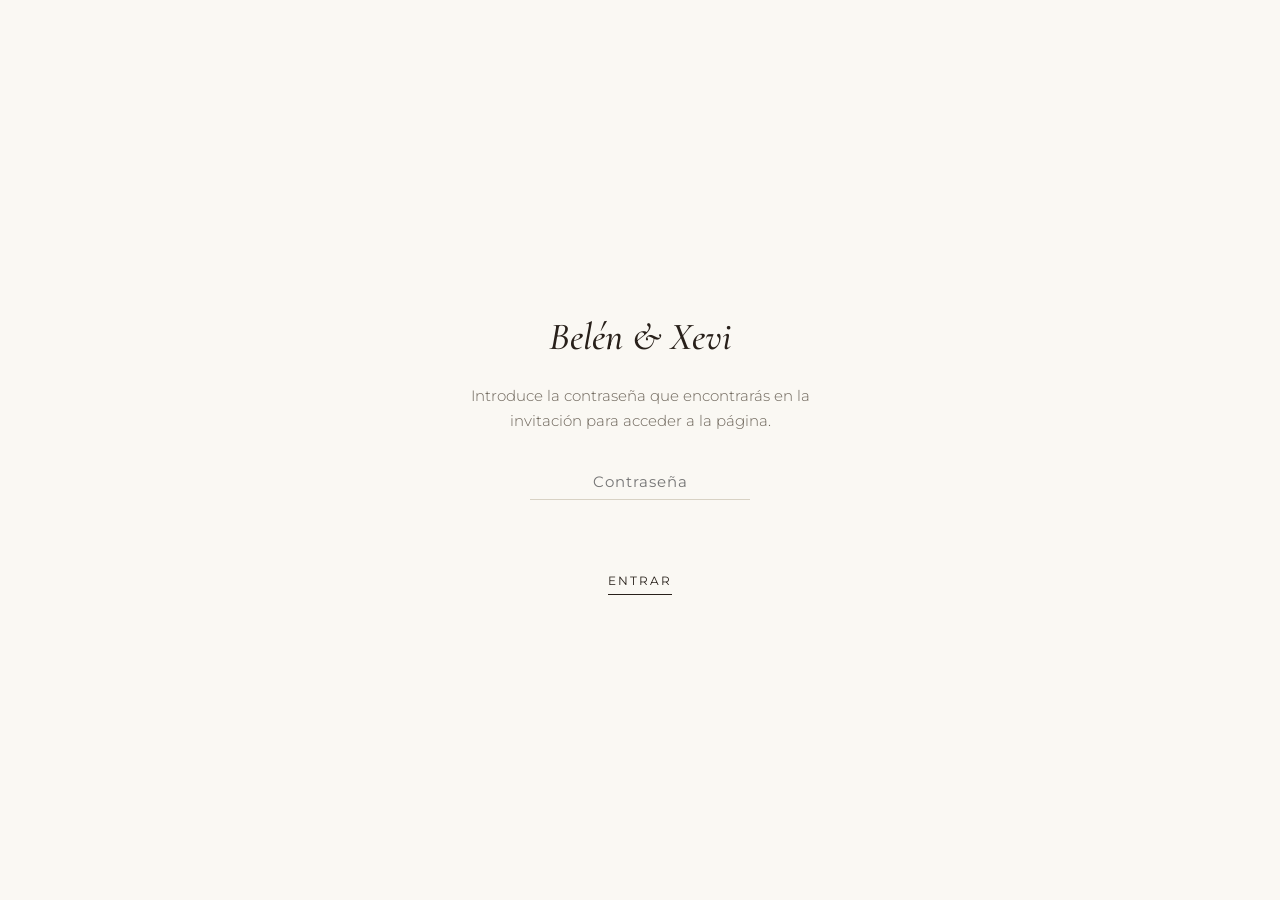
==== index.html @ 5c300ced "Add files via upload" ====
<!DOCTYPE html>
<html lang="es">
<head>
    <meta charset="UTF-8">
    <meta name="viewport" content="width=device-width, initial-scale=1.0">
    <title>Belén & Xevi · El nostre casament</title>

    <link rel="preconnect" href="https://fonts.googleapis.com">
    <link rel="preconnect" href="https://fonts.gstatic.com" crossorigin>
    <link href="https://fonts.googleapis.com/css2?family=Cormorant+Garamond:ital,wght@0,400;0,500;0,600;1,400;1,500&family=Montserrat:wght@300;400;500&display=swap" rel="stylesheet">

    <style>
        /* --- ESTILS GENERALS (RESET) --- */
        * {
            margin: 0;
            padding: 0;
            box-sizing: border-box;
        }

        :root {
            --cream: #faf8f3;       /* marc / fons, igual que la postal Save the Date */
            --cream-deep: #f3f0e9;  /* variant lleugerament més fosca per a seccions alternes */
            --ink: #28201a;         /* tinta càlida, gairebé negra */
            --ink-soft: #6b6358;    /* tinta atenuada per a text secundari */
            --line: #d8d2c4;        /* línies i separadors */
        }

        body {
            font-family: 'Montserrat', sans-serif;
            background-color: var(--cream);
            color: var(--ink-soft);
            line-height: 1.7;
            font-weight: 300;
        }

        /* --- SELECTOR D'IDIOMA --- */
        .lang-switch {
            position: fixed;
            top: 22px;
            right: 26px;
            z-index: 160;
            display: flex;
            align-items: center;
            gap: 8px;
            font-family: 'Montserrat', sans-serif;
            font-size: 0.78rem;
            letter-spacing: 1px;
            transform: translateX(0);
            /* Només "right" i "transform" entren en transició: com que "top" mai canvia
               de valor, el moviment resultant és estrictament horitzontal (sense
               desplaçament vertical ni diagonal). */
            transition: right 0.35s ease, transform 0.35s ease;
        }

        .lang-switch button {
            background: none;
            border: none;
            cursor: pointer;
            color: var(--ink-soft);
            font-family: inherit;
            font-size: inherit;
            letter-spacing: inherit;
            /* Sense padding superior, igual que .tabs button, perquè el text quedi
               exactament a la mateixa alçada que els títols de les pestanyes. */
            padding: 0 2px 4px;
            transition: color 0.25s ease;
        }

        .lang-switch button.active {
            color: var(--ink);
            font-weight: 500;
            border-bottom: 1px solid var(--ink);
        }

        .lang-switch button:hover {
            color: var(--ink);
        }

        .lang-switch .sep {
            color: var(--line);
        }

        /* --- HEADER FIX --- */
        /* Ara és només una barra de fons (color + línia inferior) que apareix quan les
           pestanyes originals (.tabs) i el selector d'idioma (.lang-switch) es "fixen"
           (classe .pinned). Ja no conté botons propis: són els mateixos .tabs/.lang-switch
           originals els que es fixen en aquest punt, evitant duplicats i qualsevol salt. */
        .fixed-header {
            position: fixed;
            top: 0;
            left: 0;
            right: 0;
            z-index: 150;
            background: var(--cream);
            border-bottom: 1px solid var(--line);
            height: 52px;
            opacity: 0;
            pointer-events: none;
        }

        .fixed-header.visible {
            opacity: 1;
        }

        /* --- PESTANYES DE NAVEGACIÓ --- */
        .tabs {
            display: flex;
            justify-content: center;
            gap: 36px;
            margin-top: 68px;
            flex-wrap: wrap;
        }

        /* Quan .tabs es "fixa" (JS afegeix aquesta classe en l'instant exacte en què,
           per scroll normal, arribaria a aquesta posició), es queda ancorada aquí per
           sempre — mai desapareix, ni fa cap salt, perquè el punt de fixació coincideix
           exactament amb la seva posició natural en aquell moment del scroll. */
        .tabs.pinned {
            position: fixed;
            top: 22px;
            left: 0;
            right: 0;
            margin-top: 0;
            z-index: 160;
            /* El contenidor s'estén per tot l'ample de pantalla (left:0;right:0) per poder
               centrar els botons, però com que no té fons, no ha de "capturar" clics a les
               zones laterals buides: si no, bloqueja el selector CAT/ESP que hi ha sota,
               encara que visualment no s'hi solapin. Els botons recuperen els clics amb
               pointer-events:auto. */
            pointer-events: none;
        }

        .tabs.pinned button {
            pointer-events: auto;
        }

        .tabs button {
            background: none;
            border: none;
            cursor: pointer;
            font-family: 'Montserrat', sans-serif;
            font-size: 0.78rem;
            text-transform: uppercase;
            letter-spacing: 2px;
            color: var(--ink-soft);
            padding: 0 0 6px;
            border-bottom: 1px solid transparent;
            transition: color 0.25s ease, border-color 0.25s ease;
        }

        .tabs button.active {
            color: var(--ink);
            font-weight: 500;
            border-bottom: 1px solid var(--ink);
        }

        .tabs button:hover {
            color: var(--ink);
        }

        /* --- FLETXA DE SCROLL --- */
        .scroll-hint {
            display: flex;
            justify-content: center;
            margin-top: 56px;
        }

        .scroll-hint svg {
            width: 16px;
            height: 26px;
            opacity: 0.35;
            animation: scroll-bounce 2.2s ease-in-out infinite;
        }

        @keyframes scroll-bounce {
            0%, 100% { transform: translateY(0); opacity: 0.35; }
            50% { transform: translateY(8px); opacity: 0.7; }
        }

        @media (prefers-reduced-motion: reduce) {
            .scroll-hint svg { animation: none; }
        }

        /* --- PORTADA (HERO SECTION) --- */
        .hero {
            min-height: 100vh;
            display: flex;
            flex-direction: column;
            justify-content: center;
            align-items: center;
            text-align: center;
            padding: 40px 20px;
            border-bottom: 1px solid var(--line);
            position: relative;
            background-image:
                linear-gradient(rgba(250, 248, 243, 0.72), rgba(250, 248, 243, 0.86) 60%, var(--cream) 100%),
                url('fotos/hero.jpg');
            background-size: cover;
            background-position: center 30%;
        }

        .hero .names {
            font-family: 'Cormorant Garamond', serif;
            font-style: italic;
            font-weight: 500;
            font-size: 3.4rem;
            letter-spacing: 0.5px;
            color: var(--ink);
            margin-bottom: 26px;
        }

        .hero .divider {
            width: 70px;
            height: 1px;
            background: var(--ink);
            opacity: 0.6;
            margin-bottom: 22px;
        }

        .hero .data {
            font-family: 'Cormorant Garamond', serif;
            font-weight: 600;
            font-size: 1.6rem;
            letter-spacing: 3px;
            color: var(--ink);
            margin-bottom: 8px;
        }

        .hero .lloc {
            font-family: 'Montserrat', sans-serif;
            font-size: 0.85rem;
            text-transform: uppercase;
            letter-spacing: 4px;
            color: var(--ink-soft);
        }

        /* --- COMPTE ENRERE --- */
        .countdown {
            display: flex;
            justify-content: center;
            gap: 28px;
            margin-top: 34px;
        }

        .countdown .unit {
            display: flex;
            flex-direction: column;
            align-items: center;
            min-width: 56px;
        }

        .countdown .num {
            font-family: 'Cormorant Garamond', serif;
            font-weight: 600;
            font-size: 2.1rem;
            color: var(--ink);
            line-height: 1;
        }

        .countdown .label {
            font-family: 'Montserrat', sans-serif;
            font-size: 0.62rem;
            text-transform: uppercase;
            letter-spacing: 2px;
            color: var(--ink-soft);
            margin-top: 6px;
        }

        .countdown .colon {
            font-family: 'Cormorant Garamond', serif;
            font-weight: 400;
            font-size: 1.8rem;
            color: var(--line);
            align-self: flex-start;
            margin-top: 2px;
        }

        .btn-scroll {
            margin-top: 48px;
            text-decoration: none;
            color: var(--ink);
            font-size: 0.78rem;
            text-transform: uppercase;
            letter-spacing: 3px;
            border-bottom: 1px solid var(--ink);
            padding-bottom: 6px;
            transition: all 0.3s ease;
        }

        .btn-scroll:hover {
            color: var(--ink-soft);
            border-color: var(--ink-soft);
        }

        /* --- SECCIÓ CONTINGUT --- */
        .container {
            max-width: 800px;
            margin: 0 auto;
            padding: 100px 20px 36px;
            text-align: center;
        }

        h2 {
            font-family: 'Cormorant Garamond', serif;
            font-style: italic;
            font-size: 2.4rem;
            font-weight: 500;
            color: var(--ink);
            margin-bottom: 24px;
        }

        p {
            font-size: 1rem;
            color: var(--ink-soft);
            margin-bottom: 30px;
        }

        .container hr {
            width: 50px;
            margin: 0 auto;
            border: 0;
            border-top: 1px solid var(--line);
        }

        .detalls-foto {
            max-width: 420px;
            margin: 8px auto 40px;
            padding: 10px;
            background: #ffffff;
            box-shadow: 0 4px 24px rgba(40,32,26,0.08);
        }

        .detalls-foto img {
            display: block;
            width: 100%;
            height: auto;
        }

        /* --- FOTOS DECORATIVAS ENMARCADAS --- */
        .fotos-separadores {
            display: flex;
            justify-content: center;
            align-items: flex-start;
            gap: 28px;
            padding: 10px 20px 55px;
            background-color: var(--cream);
        }

        .foto-separador {
            width: min(30vw, 220px);
            padding: 10px;
            background: #ffffff;
            border: 1px solid var(--line);
            box-shadow: 0 4px 24px rgba(40,32,26,0.08);
        }

        .foto-separador img {
            display: block;
            width: 100%;
            height: auto;
        }

        .detall-titol {
            font-family: 'Cormorant Garamond', serif;
            font-weight: 600;
            font-size: 1.15rem;
            letter-spacing: 1px;
            color: var(--ink);
            display: block;
            margin-bottom: 6px;
        }

        /* --- SECCIÓ PROGRAMA DEL DIA --- */
        .programa-section {
            background-color: var(--cream);
            padding: 36px 20px 56px;
            text-align: center;
            border-bottom: 1px solid var(--line);
        }

        .timeline {
            max-width: 480px;
            margin: 50px auto 0;
            text-align: left;
            position: relative;
        }

        .timeline::before {
            content: '';
            position: absolute;
            left: 78px;
            top: 6px;
            bottom: 6px;
            width: 1px;
            background: var(--line);
        }

        .timeline-item {
            display: flex;
            align-items: flex-start;
            position: relative;
            padding-bottom: 38px;
        }

        .timeline-item:last-child {
            padding-bottom: 0;
        }

        .timeline-item .hora {
            font-family: 'Cormorant Garamond', serif;
            font-weight: 600;
            font-size: 1.25rem;
            color: var(--ink);
            width: 56px;
            flex-shrink: 0;
            text-align: right;
            line-height: 1.3;
            padding-top: 1px;
        }

        .timeline-item .punt {
            width: 9px;
            height: 9px;
            border-radius: 50%;
            background: var(--cream);
            border: 1.5px solid var(--ink);
            flex-shrink: 0;
            position: absolute;
            left: 78px;
            top: 8px;
            transform: translateX(-50%);
            z-index: 1;
        }

        .timeline-item .text {
            font-size: 0.95rem;
            color: var(--ink-soft);
            padding-top: 1px;
            padding-left: 34px;
        }

        .timeline-item .text strong {
            color: var(--ink);
            font-weight: 500;
        }

        .timeline-item .text .loc-link {
            color: var(--ink);
            text-decoration: underline;
            text-underline-offset: 2px;
            cursor: pointer;
            transition: color 0.2s ease;
        }

        .timeline-item .text .loc-link:hover {
            color: var(--ink-soft);
        }

        .timeline-item .text.nowrap-line {
            white-space: nowrap;
        }

        /* --- RESALTAT TEMPORAL DE LA TARGETA D'UBICACIÓ EN FER-HI SALT --- */
        .location-card.highlight {
            animation: locHighlight 1.6s ease-out;
            border-radius: 6px;
        }
        @keyframes locHighlight {
            0%   { background-color: rgba(40, 32, 26, 0.09); box-shadow: 0 0 0 1px rgba(40,32,26,0.12); }
            100% { background-color: rgba(40, 32, 26, 0); box-shadow: 0 0 0 1px rgba(40,32,26,0); }
        }

        /* --- SECCIÓ INFORMACIÓ PRÀCTICA (FAQ) --- */
        .faq-section {
            background-color: var(--cream);
            padding: 36px 20px 56px;
            text-align: center;
            border-bottom: 1px solid var(--line);
        }

        .faq-list {
            max-width: 640px;
            margin: 50px auto 0;
            text-align: left;
        }

        .faq-item {
            border-bottom: 1px solid var(--line);
        }

        .faq-item:first-child {
            border-top: 1px solid var(--line);
        }

        .faq-question {
            width: 100%;
            display: flex;
            justify-content: space-between;
            align-items: center;
            gap: 16px;
            background: none;
            border: none;
            cursor: pointer;
            padding: 22px 4px;
            text-align: left;
            font-family: 'Montserrat', sans-serif;
            font-style: normal;
            font-weight: 500;
            font-size: 1.02rem;
            letter-spacing: 0.2px;
            color: var(--ink);
        }

        .faq-question .faq-icon {
            flex-shrink: 0;
            width: 20px;
            height: 20px;
            position: relative;
        }

        .faq-question .faq-icon::before,
        .faq-question .faq-icon::after {
            content: '';
            position: absolute;
            background: var(--ink);
            transition: transform 0.3s ease;
        }

        .faq-question .faq-icon::before {
            top: 9px;
            left: 2px;
            width: 16px;
            height: 1.5px;
        }

        .faq-question .faq-icon::after {
            top: 2px;
            left: 9px;
            width: 1.5px;
            height: 16px;
        }

        .faq-item.open .faq-icon::after {
            transform: rotate(90deg);
        }

        .faq-answer {
            max-height: 0;
            overflow: hidden;
            transition: max-height 0.35s ease;
        }

        .faq-answer p {
            font-size: 0.95rem;
            padding: 0 4px;
            margin-bottom: 14px;
        }

        .faq-answer > div > p:last-child {
            margin-bottom: 0;
            padding-bottom: 22px;
        }

        /* --- SECCIÓ RSVP (FORMULARI) --- */
        .rsvp-section {
            background-color: var(--cream-deep);
            padding: 36px 20px 100px;
            text-align: center;
            border-top: 1px solid var(--line);
            border-bottom: 1px solid var(--line);
        }

        /* --- FORMULARI RSVP --- */
        .rsvp-form {
            max-width: 520px;
            margin: 50px auto 0;
            text-align: left;
        }

        .rsvp-form .field {
            margin-bottom: 28px;
        }

        .rsvp-form label {
            display: block;
            font-family: 'Cormorant Garamond', serif;
            font-style: italic;
            font-weight: 500;
            font-size: 1.1rem;
            color: var(--ink);
            margin-bottom: 10px;
        }

        .rsvp-form .hint {
            display: block;
            font-family: 'Montserrat', sans-serif;
            font-style: normal;
            font-size: 0.78rem;
            color: var(--ink-soft);
            margin-top: 4px;
            font-weight: 300;
        }

        .rsvp-form input[type="text"],
        .rsvp-form textarea {
            width: 100%;
            font-family: 'Montserrat', sans-serif;
            font-size: 0.95rem;
            color: var(--ink);
            background: #ffffff;
            border: 1px solid var(--line);
            border-radius: 3px;
            padding: 12px 14px;
            outline: none;
            transition: border-color 0.25s ease;
        }

        .rsvp-form textarea {
            resize: vertical;
            min-height: 80px;
            font-family: 'Montserrat', sans-serif;
            line-height: 1.5;
        }

        .rsvp-form input[type="text"]:focus,
        .rsvp-form textarea:focus {
            border-color: var(--ink);
        }

        .rsvp-form .radio-group {
            display: flex;
            gap: 14px;
        }

        .rsvp-form .radio-option {
            flex: 1;
        }

        .rsvp-form .radio-option input[type="radio"] {
            position: absolute;
            opacity: 0;
            pointer-events: none;
        }

        .rsvp-form .radio-option label {
            display: block;
            font-family: 'Montserrat', sans-serif;
            font-style: normal;
            font-weight: 400;
            font-size: 0.85rem;
            text-align: center;
            text-transform: uppercase;
            letter-spacing: 1px;
            color: var(--ink-soft);
            background: #ffffff;
            border: 1px solid var(--line);
            border-radius: 3px;
            padding: 12px 10px;
            margin: 0;
            cursor: pointer;
            transition: all 0.2s ease;
        }

        .rsvp-form .radio-option input[type="radio"]:checked + label {
            background: var(--ink);
            border-color: var(--ink);
            color: var(--cream);
        }

        .rsvp-form .radio-option label:hover {
            border-color: var(--ink);
        }

        .rsvp-form .conditional {
            max-height: 0;
            overflow: hidden;
            transition: max-height 0.35s ease;
        }

        .rsvp-form .conditional.open {
            max-height: 260px;
        }

        .rsvp-form .conditional .field {
            padding-top: 4px;
        }

        .rsvp-form button[type="submit"] {
            display: block;
            width: 100%;
            background: var(--ink);
            color: var(--cream);
            border: none;
            border-radius: 3px;
            font-family: 'Montserrat', sans-serif;
            font-size: 0.82rem;
            text-transform: uppercase;
            letter-spacing: 2px;
            padding: 16px;
            cursor: pointer;
            transition: opacity 0.2s ease;
            margin-top: 8px;
        }

        .rsvp-form button[type="submit"]:hover {
            opacity: 0.85;
        }

        .rsvp-form .form-note {
            font-size: 0.78rem;
            color: var(--ink-soft);
            text-align: center;
            margin-top: 16px;
        }

        .rsvp-success {
            max-width: 520px;
            margin: 50px auto 0;
            text-align: center;
            display: none;
        }

        .rsvp-success.visible {
            display: block;
        }

        .rsvp-success .check {
            font-family: 'Cormorant Garamond', serif;
            font-style: italic;
            font-size: 1.8rem;
            color: var(--ink);
            margin-bottom: 10px;
        }

        .rsvp-success p {
            margin-bottom: 0;
        }

        /* --- PEU DE PÀGINA --- */
        footer {
            padding: 50px 20px;
            text-align: center;
            font-family: 'Cormorant Garamond', serif;
            font-style: italic;
            font-size: 1rem;
            color: var(--ink-soft);
            letter-spacing: 0.5px;
        }

        /* --- PÀGINES: UBICACIONS / ALLOTJAMENT --- */
        .page-section {
            max-width: 800px;
            margin: 0 auto;
            padding: 120px 20px 100px;
            text-align: center;
        }

        .page-section .page-intro {
            margin-bottom: 50px;
        }

        .location-card {
            margin-bottom: 60px;
            text-align: left;
        }

        .location-card:last-child {
            margin-bottom: 0;
        }

        .location-card .loc-titol {
            font-family: 'Cormorant Garamond', serif;
            font-style: italic;
            font-weight: 500;
            font-size: 1.7rem;
            color: var(--ink);
            margin-bottom: 4px;
            text-align: center;
        }

        .location-card .loc-adreca {
            font-size: 0.85rem;
            color: var(--ink-soft);
            text-align: center;
            margin-bottom: 18px;
            letter-spacing: 0.3px;
        }

        .location-card .map-frame {
            width: 100%;
            aspect-ratio: 16 / 10;
            border: 1px solid var(--line);
            border-radius: 4px;
            overflow: hidden;
        }

        .location-card .map-frame iframe {
            width: 100%;
            height: 100%;
            border: none;
            display: block;
        }

        .location-card .map-link {
            display: block;
            text-align: center;
            margin-top: 14px;
            font-size: 0.78rem;
            text-transform: uppercase;
            letter-spacing: 2px;
            color: var(--ink);
            text-decoration: none;
            border-bottom: 1px solid var(--ink);
            padding-bottom: 4px;
        }

        .location-card .map-link {
            display: inline-block;
        }

        .location-card .map-link-wrap {
            text-align: center;
        }

        .zone-grid {
            display: grid;
            grid-template-columns: repeat(3, 1fr);
            gap: 28px;
            margin-top: 40px;
            margin-bottom: 70px;
            text-align: left;
        }

        .zone-card .zone-titol {
            font-family: 'Cormorant Garamond', serif;
            font-weight: 600;
            font-size: 1.2rem;
            color: var(--ink);
            margin-bottom: 8px;
        }

        .zone-card p {
            font-size: 0.88rem;
            margin-bottom: 0;
        }

        /* --- DESPLEGABLES D'HOTELS A ALLOTJAMENT --- */
        .hotel-accordion {
            margin: 0 0 28px;
            text-align: left;
            border-top: 1px solid var(--line);
            border-bottom: 1px solid var(--line);
        }
        .hotel-accordion + .hotel-accordion {
            margin-top: 0;
        }
        .hotel-accordion .faq-question {
            padding-left: 4px;
            padding-right: 4px;
        }
        .hotel-accordion .faq-answer > div {
            padding: 0 4px 18px;
        }
        .hotel-offer-item {
            padding: 16px 0;
            border-bottom: 1px solid var(--line);
        }
        .hotel-offer-item:last-child {
            border-bottom: none;
        }
        .hotel-offer-name,
        .hotel-offer-name a,
        .hotel-offer-hotels a {
            font-family: 'Cormorant Garamond', serif;
            font-weight: 600;
            font-size: 1.05rem;
            color: var(--ink);
            text-decoration: underline;
            text-underline-offset: 2px;
        }
        .hotel-offer-name a:hover,
        .hotel-offer-hotels a:hover {
            color: var(--ink-soft);
        }
        .hotel-offer-text {
            margin-top: 4px;
            font-size: 0.82rem;
            color: var(--ink-soft);
        }
        .hotel-offer-hotels {
            display: flex;
            flex-direction: column;
            align-items: flex-start;
            gap: 3px;
            margin-top: 10px;
        }
        .hotel-offer-hotels a {
            font-size: 1rem;
        }
        .hotel-offer-text code {
            font-family: monospace;
            font-size: 0.9em;
            color: var(--ink);
            background: rgba(40,32,26,0.06);
            border-radius: 3px;
            padding: 2px 5px;
            overflow-wrap: anywhere;
        }
        .hotel-recommendations-content {
            padding-bottom: 4px;
        }



        .hotel-list {
            text-align: left;
            border-top: 1px solid var(--line);
            padding-top: 40px;
        }

        .hotel-list h3 {
            font-family: 'Cormorant Garamond', serif;
            font-style: italic;
            font-size: 1.5rem;
            font-weight: 500;
            color: var(--ink);
            margin-bottom: 22px;
            text-align: center;
        }

        .hotel-item {
            display: flex;
            justify-content: space-between;
            align-items: baseline;
            gap: 16px;
            padding: 14px 0;
            border-bottom: 1px solid var(--line);
        }

        .hotel-item:last-child {
            border-bottom: none;
        }

        .hotel-item .hotel-nom {
            font-family: 'Cormorant Garamond', serif;
            font-weight: 600;
            font-size: 1.05rem;
        }

        .hotel-item .hotel-estrelles {
            font-size: 0.72rem;
            letter-spacing: 1px;
            color: var(--ink-soft);
            margin-left: 6px;
            white-space: nowrap;
        }

        .hotel-item .hotel-nom a {
            color: var(--ink);
            text-decoration: underline;
        }

        .hotel-item .hotel-nom a:hover {
            color: var(--ink-soft);
        }

        .hotel-item .hotel-zona {
            font-size: 0.82rem;
            color: var(--ink-soft);
        }

        .hotel-item .hotel-preu {
            font-family: 'Cormorant Garamond', serif;
            font-weight: 600;
            font-size: 0.95rem;
            color: var(--ink-soft);
            flex-shrink: 0;
        }

        /* --- ADAPTACIÓ MÒBIL --- */
        @media (max-width: 600px) {
            .hero .names { font-size: 2.5rem; }
            .hero .data { font-size: 1.3rem; letter-spacing: 2px; }
            h2 { font-size: 2rem; }
            .container, .rsvp-section { padding: 70px 20px; }
            .fotos-separadores {
                gap: 12px;
                padding: 5px 18px 45px;
            }
            .foto-separador {
                width: calc(50vw - 30px);
                max-width: 190px;
                padding: 7px;
            }
            /* "top" es manté igual en tots dos estats (pinned i no pinned) perquè el
               desplaçament en fixar-se sigui estrictament horitzontal. El "font-size"
               tampoc canvia, per mantenir la mateixa mida de lletra abans i després. */
            .lang-switch { top: 14px; right: 18px; font-size: 0.72rem; }
            /* Barra de fons més alta perquè hi càpiguen les dues files (idioma + pestanyes)
               un cop es fixen, sempre centrades i sense solapar-se. */
            .fixed-header {
                height: auto;
                min-height: 70px;
            }
            /* En fixar-se, el selector d'idioma "arrossega" des de la cantonada dreta
               (posició normal en mòbil) fins al centre de la primera fila del header fix.
               Utilitzem "right: 50%" + "translateX(50%)" (en lloc de "left") perquè
               "right" es pugui interpolar de manera contínua durant la transició,
               generant un moviment purament horitzontal (sense "top" ni "left" de per mig). */
            .lang-switch.pinned {
                right: 50%;
                transform: translateX(50%);
            }
            /* Les pestanyes pugen des de la seva posició original fins a la segona fila
               del header fix; el punt de fixació (top) coincideix amb on haurien arribat
               per scroll normal, així que no hi ha cap salt en fixar-se. */
            /* Ni el "gap" ni la mida de lletra dels botons canvien respecte a l'estat
               original (definits més avall a ".tabs" i ".tabs button"): només es
               desplaça la posició vertical, perquè en fixar-se no s'aprecïi cap canvi
               de mida ni de maquetació, únicament el "salt" a la nova posició.
               S'ha augmentat de 34px a 40px per deixar més aire respecte al selector
               d'idioma (que queda fixat a top:14px). */
            .tabs.pinned {
                top: 40px;
            }
            .countdown { gap: 16px; margin-top: 26px; }
            .countdown .unit { min-width: 42px; }
            .countdown .num { font-size: 1.6rem; }
            .countdown .label { font-size: 0.55rem; letter-spacing: 1.5px; }
            .countdown .colon { font-size: 1.4rem; }
            .tabs { gap: 22px; margin-top: 48px; }
            .tabs button { font-size: 0.68rem; letter-spacing: 1.5px; }
            .timeline { margin-top: 38px; }
            .timeline::before { left: 58px; }
            .timeline-item { padding-bottom: 30px; }
            .timeline-item .hora { width: 42px; font-size: 1.05rem; }
            .timeline-item .punt { left: 58px; }
            .timeline-item .text { font-size: 0.88rem; padding-left: 28px; }
            .timeline-item .text.nowrap-line { white-space: normal; }
            .zone-grid { grid-template-columns: 1fr; gap: 22px; }
            .page-section { padding: 100px 20px 70px; }
            .hotel-item { flex-direction: column; align-items: flex-start; gap: 2px; }
            .faq-question { font-size: 1.05rem; }
            .faq-answer p { font-size: 0.88rem; }
        }
    </style>

    <style>
        /* --- PANTALLA DE CONTRASENYA --- */
        #password-gate {
            position: fixed;
            inset: 0;
            background: var(--cream);
            display: flex;
            flex-direction: column;
            justify-content: center;
            align-items: center;
            text-align: center;
            padding: 24px;
            z-index: 1000;
        }

        #password-gate .gate-names {
            font-family: 'Cormorant Garamond', serif;
            font-style: italic;
            font-weight: 500;
            font-size: 2.4rem;
            color: var(--ink);
            margin-bottom: 14px;
        }

        #password-gate .gate-msg {
            font-family: 'Montserrat', sans-serif;
            font-size: 0.92rem;
            color: var(--ink-soft);
            margin-bottom: 30px;
            max-width: 360px;
        }

        #password-gate form {
            display: flex;
            flex-direction: column;
            align-items: center;
            gap: 16px;
        }

        #password-gate input[type="password"] {
            font-family: 'Montserrat', sans-serif;
            font-size: 0.95rem;
            letter-spacing: 1px;
            text-align: center;
            background: none;
            border: none;
            border-bottom: 1px solid var(--line);
            color: var(--ink);
            padding: 8px 4px;
            width: 220px;
            outline: none;
            transition: border-color 0.25s ease;
        }

        #password-gate input[type="password"]:focus {
            border-color: var(--ink);
        }

        #password-gate button[type="submit"] {
            background: none;
            border: none;
            cursor: pointer;
            font-family: 'Montserrat', sans-serif;
            font-size: 0.78rem;
            text-transform: uppercase;
            letter-spacing: 2px;
            color: var(--ink);
            padding: 0 0 6px;
            border-bottom: 1px solid var(--ink);
            transition: opacity 0.2s ease;
        }

        #password-gate button[type="submit"]:hover {
            opacity: 0.65;
        }

        #password-gate .gate-error {
            font-size: 0.8rem;
            color: #a14b3e;
            min-height: 1.2em;
            margin-top: -4px;
        }
    </style>
</head>
<body>

    <div id="password-gate">
        <p class="gate-names">Belén &amp; Xevi</p>
        <p class="gate-msg" id="gate-msg">Introduce la contraseña que encontrarás en la invitación para acceder a la página.</p>
        <form id="gate-form" autocomplete="off">
            <input type="password" id="gate-input" placeholder="Contraseña" autocomplete="off">
            <p class="gate-error" id="gate-error"></p>
            <button type="submit" id="gate-submit">Entrar</button>
        </form>
    </div>

    <div id="site-content" style="display:none;">

    <header class="fixed-header" id="fixed-header"></header>

    <div class="lang-switch">
        <button type="button" id="btn-cat" onclick="setLang('ca')">CAT</button>
        <span class="sep">/</span>
        <button type="button" id="btn-esp" onclick="setLang('es')">ESP</button>
    </div>

    <section class="hero">
        <h1 class="names" data-i18n="names_title">Belén i Xevi</h1>
        <div class="divider"></div>
        <p class="data">19 · 06 · 2027</p>
        <p class="lloc">Málaga</p>

        <div class="countdown" id="countdown">
            <div class="unit">
                <span class="num" id="cd-days">00</span>
                <span class="label" data-i18n="cd_days">Dies</span>
            </div>
            <span class="colon">:</span>
            <div class="unit">
                <span class="num" id="cd-hours">00</span>
                <span class="label" data-i18n="cd_hours">Hores</span>
            </div>
            <span class="colon">:</span>
            <div class="unit">
                <span class="num" id="cd-minutes">00</span>
                <span class="label" data-i18n="cd_minutes">Minuts</span>
            </div>
            <span class="colon">:</span>
            <div class="unit">
                <span class="num" id="cd-seconds">00</span>
                <span class="label" data-i18n="cd_seconds">Segons</span>
            </div>
        </div>

        <div class="tabs">
            <button type="button" data-page="home" data-i18n="menu_home" onclick="goToPage('home')">Inici</button>
            <button type="button" data-page="ubicaciones" data-i18n="menu_ubicaciones" onclick="goToPage('ubicaciones')">Ubicacions</button>
            <button type="button" data-page="alojamiento" data-i18n="menu_alojamiento" onclick="goToPage('alojamiento')">On allotjar-se</button>
        </div>

        <div class="scroll-hint" aria-hidden="true">
            <svg viewBox="0 0 16 26" xmlns="http://www.w3.org/2000/svg">
                <line x1="8" y1="0" x2="8" y2="20" stroke="currentColor" stroke-width="1.4" style="color: var(--ink);" />
                <polyline points="2,15 8,21 14,15" fill="none" stroke="currentColor" stroke-width="1.4" stroke-linecap="round" stroke-linejoin="round" style="color: var(--ink);" />
            </svg>
        </div>
    </section>

    <div id="view-home">

    <section id="detalls" class="container">
        <h2 data-i18n="detalls_titol">Ens casem!</h2>
        <p data-i18n="detalls_text">Fa molt de temps que caminem junts, pero ara ha arribat el moment de fer el gran pas. Ens faria una il·lusió immensa que ens acompanyéssiu en aquest dia tan especial per a nosaltres.</p>
        <div class="detalls-foto">
            <img src="fotos/nosotros.jpg" alt="Belén i Xevi" loading="lazy">
        </div>
        <hr>
    </section>

    <section id="programa" class="programa-section">
        <h2 data-i18n="programa_titol">Programa del dia</h2>
        <p data-i18n="programa_text">Aquest és l'horari previst per al gran dia. T'hi esperem!</p>


        <div class="timeline">
            <div class="timeline-item">
                <span class="hora">18:00</span>
                <span class="punt"></span>
                <span class="text" data-i18n="prog_1"><strong>Cerimònia</strong> al <span class="loc-link" onclick="goToLocation('loc-santuario')">Santuari de la Victòria de Màlaga</span></span>
            </div>
            <div class="timeline-item">
                <span class="hora">19:00</span>
                <span class="punt"></span>
                <span class="text nowrap-line" data-i18n="prog_2"><strong>Trasllat</strong> dels convidats a la finca <span class="loc-link" onclick="goToLocation('loc-hacienda')">Hacienda del Álamo</span></span>
            </div>
            <div class="timeline-item">
                <span class="hora">20:00</span>
                <span class="punt"></span>
                <span class="text" data-i18n="prog_3"><strong>Còctel</strong> de benvinguda</span>
            </div>
            <div class="timeline-item">
                <span class="hora">21:30</span>
                <span class="punt"></span>
                <span class="text" data-i18n="prog_4"><strong>Sopar</strong></span>
            </div>
            <div class="timeline-item">
                <span class="hora">23:00</span>
                <span class="punt"></span>
                <span class="text" data-i18n="prog_5"><strong>Festa!</strong></span>
            </div>
        </div>
    </section>

    <div class="fotos-separadores" aria-label="Fotografies de Belén i Xevi">
        <div class="foto-separador">
            <img src="fotos/separador_1.jpg" alt="Belén i Xevi" loading="lazy">
        </div>
        <div class="foto-separador">
            <img src="fotos/separador_2.jpg" alt="Belén i Xevi" loading="lazy">
        </div>
    </div>

    <section id="faq" class="faq-section">
        <h2 data-i18n="faq_titol">Informació pràctica</h2>
        <p data-i18n="faq_text">Algunes preguntes habituals que us poden ser útils.</p>

        <div class="faq-list">
            <div class="faq-item">
                <button type="button" class="faq-question" onclick="toggleFaq(this)">
                    <span data-i18n="faq_q1">Com arribar a l'església?</span>
                    <span class="faq-icon"></span>
                </button>
                <div class="faq-answer">
                    <div data-i18n="faq_a1"><p>Si l'allotjament està a prop del santuari, recomanem anar-hi caminant. Si no, en transport públic, taxi o algun altre servei (Uber, Cabify, Bolt, etc).</p><p>El cotxe particular és una opció, però és difícil aparcar per la zona.</p></div>
                </div>
            </div>
            <div class="faq-item">
                <button type="button" class="faq-question" onclick="toggleFaq(this)">
                    <span data-i18n="faq_q2">Com anar de l'església a la finca?</span>
                    <span class="faq-icon"></span>
                </button>
                <div class="faq-answer">
                    <div data-i18n="faq_a2"><p>Hi haurà service d'autobús que sortirà un cop acabada la cerimònia.</p><p>També es pot anar amb cotxe particular i aparcar a la finca, on hi ha una zona de parking habilitada.</p></div>
                </div>
            </div>
            <div class="faq-item">
                <button type="button" class="faq-question" onclick="toggleFaq(this)">
                    <span data-i18n="faq_q_bus">Hi haurà autobús després de la festa?</span>
                    <span class="faq-icon"></span>
                </button>
                <div class="faq-answer">
                    <div data-i18n="faq_a_bus"><p>Sí! Habrá servicio de autobús una vez finalizada la fiesta, que irá de la finca al centro.</p><p>Si sois un grupo de gente que se aloja lejos del centro, hablad con los novios para ver si es posible añadir una parada extra del autobús en esa ubicación.</p></div>
                </div>
            </div>
            <div class="faq-item">
                <button type="button" class="faq-question" onclick="toggleFaq(this)">
                    <span data-i18n="faq_q3">Puc anar amb acompanyant o fills/es?</span>
                    <span class="faq-icon"></span>
                </button>
                <div class="faq-answer">
                    <div data-i18n="faq_a3"><p>Per descomptat! Tothom és benvingut al nostre casament.</p><p>Recordeu apuntar-los al formulari d'inscripció.</p></div>
                </div>
            </div>
            <div class="faq-item">
                <button type="button" class="faq-question" onclick="toggleFaq(this)">
                    <span data-i18n="faq_q4">Hi ha codi de vestimenta?</span>
                    <span class="faq-icon"></span>
                </button>
                <div class="faq-answer">
                    <div data-i18n="faq_a4"><p>Animem tots els convidats a anar elegants i còmodes alhora.</p><p>Per a la festa, recomanem portar un calçat de recanvi que sigui més còmode per aguantar el màxim de temps possible.</p></div>
                </div>
            </div>
            <div class="faq-item">
                <button type="button" class="faq-question" onclick="toggleFaq(this)">
                    <span data-i18n="faq_q5">I si volem fer un regal?</span>
                    <span class="faq-icon"></span>
                </button>
                <div class="faq-answer">
                    <div data-i18n="faq_a5"><p>El millor regal és compartir el dia amb vosaltres.</p><p>Si a més voleu fer una aportació, ens seria de gran ajuda per a la nostra lluna de mel:</p><p>IBAN: ES80 1583 0001 1791 4883 1300</p></div>
                </div>
            </div>
        </div>
    </section>

    <section id="rsvp" class="rsvp-section">
        <h2 data-i18n="rsvp_titol">Confirmació d'assistència</h2>
        <p data-i18n="rsvp_text">Si us plau, confirma la teva assistència abans de l'1 de Juny.</p>

        <form class="rsvp-form" id="rsvp-form" name="rsvp" method="POST" data-netlify="true" netlify-honeypot="bot-field">
            <input type="hidden" name="form-name" value="rsvp">
            <p style="display:none;">
                <label>No omplir: <input name="bot-field"></label>
            </p>

            <div class="field">
                <label for="f-nombre" data-i18n="rsvp_f_nombre">Nom complet</label>
                <input type="text" id="f-nombre" name="Nombre completo" required>
            </div>

            <div class="field">
                <label data-i18n="rsvp_f_asistencia">Hi assistiràs?</label>
                <div class="radio-group">
                    <div class="radio-option">
                        <input type="radio" id="f-asis-si" name="Asistencia" value="Sí" required>
                        <label for="f-asis-si" data-i18n="rsvp_si">Sí</label>
                    </div>
                    <div class="radio-option">
                        <input type="radio" id="f-asis-no" name="Asistencia" value="No">
                        <label for="f-asis-no" data-i18n="rsvp_no">No</label>
                    </div>
                </div>
            </div>

            <div class="field">
                <label data-i18n="rsvp_f_acomp">Vindràs amb acompanyant i/o fills/es?</label>
                <div class="radio-group">
                    <div class="radio-option">
                        <input type="radio" id="f-acomp-si" name="Acompañantes" value="Sí" onchange="toggleAcompanantes(true)">
                        <label for="f-acomp-si" data-i18n="rsvp_si">Sí</label>
                    </div>
                    <div class="radio-option">
                        <input type="radio" id="f-acomp-no" name="Acompañantes" value="No" onchange="toggleAcompanantes(false)">
                        <label for="f-acomp-no" data-i18n="rsvp_no">No</label>
                    </div>
                </div>
            </div>

            <div class="conditional" id="acomp-detail">
                <div class="field">
                    <label for="f-acomp-nombres" data-i18n="rsvp_f_acomp_nombres">Noms dels acompanyants</label>
                    <span class="hint" data-i18n="rsvp_f_acomp_hint">Indica'ns també l'edat si són menors</span>
                    <textarea id="f-acomp-nombres" name="Nombres acompañantes y edades"></textarea>
                </div>
            </div>

            <div class="field">
                <label for="f-alergias" data-i18n="rsvp_f_alergias">Al·lèrgies, intoleràncies o restriccions alimentàries</label>
                <textarea id="f-alergias" name="Alergias"></textarea>
            </div>

            <div class="field">
                <label for="f-cancion" data-i18n="rsvp_f_cancion">Una cançó que no pot faltar a la festa</label>
                <input type="text" id="f-cancion" name="Canción">
            </div>

            <button type="submit" data-i18n="rsvp_enviar">Enviar</button>
            <p class="form-note" data-i18n="rsvp_note">Podràs tornar a enviar el formulari si necessites corregir alguna dada.</p>
        </form>

        <div class="rsvp-success" id="rsvp-success">
            <p class="check">✓</p>
            <p data-i18n="rsvp_success">Gràcies! Hem rebut la teva confirmació.</p>
        </div>
    </section>

    <footer>
        <p data-i18n="footer_text">Creat amb ♥</p>
    </footer>

    </div>

    <div id="view-ubicaciones" style="display:none;">
        <section class="page-section">
            <h2 data-i18n="ubic_titol">Ubicacions</h2>
            <p class="page-intro" data-i18n="ubic_text">Aquí trobaràs les dues ubicacions del gran dia: la cerimònia i el banquet.</p>

            <div class="location-card" id="loc-santuario">
                <p class="loc-titol" data-i18n="ubic_santuario_titol">Cerimònia · Santuari de la Victòria</p>
                <p class="loc-adreca">Plaza del Santuario, s/n, 29013 Málaga</p>
                <div class="map-frame">
                    <iframe src="https://www.google.com/maps?q=Santuario+de+la+Victoria,+Plaza+del+Santuario,+Málaga&output=embed" loading="lazy"></iframe>
                </div>
                <div class="map-link-wrap">
                    <a class="map-link" data-i18n="ubic_abrir_maps" href="https://maps.google.com/?q=Santuario+de+la+Victoria,+Plaza+del+Santuario,+s/n,+29013+Málaga" target="_blank" rel="noopener">Obrir a Google Maps</a>
                </div>
            </div>

            <div class="location-card" id="loc-hacienda">
                <p class="loc-titol" data-i18n="ubic_hacienda_titol">Banquet · Hacienda del Álamo</p>
                <p class="loc-adreca">Camino de Casabermeja, 130, 29014 Málaga</p>
                <div class="map-frame">
                    <iframe src="https://www.google.com/maps?q=Hacienda+del+Alamo,+Camino+de+Casabermeja+130,+Málaga&output=embed" loading="lazy"></iframe>
                </div>
                <div class="map-link-wrap">
                    <a class="map-link" data-i18n="ubic_abrir_maps" href="https://maps.google.com/?q=Hacienda+del+Álamo,+Camino+de+Casabermeja,+130,+29014+Málaga" target="_blank" rel="noopener">Obrir a Google Maps</a>
                </div>
            </div>

            <div class="location-card">
                <p class="loc-titol" data-i18n="ubic_preboda_titol">Pre-boda · Restaurante Molabassa</p>
                <p class="loc-adreca">Paseo Marítimo el Pedregal, 22, 29017 Málaga (Pedregalejo)</p>
                <div class="map-frame">
                    <iframe src="https://www.google.com/maps?q=Restaurante+Molabassa,+Paseo+Marítimo+el+Pedregal+22,+Pedregalejo,+Málaga&output=embed" loading="lazy"></iframe>
                </div>
                <div class="map-link-wrap">
                    <a class="map-link" data-i18n="ubic_abrir_maps" href="https://maps.google.com/?q=Restaurante+Molabassa,+Paseo+Marítimo+el+Pedregal,+22,+29017+Málaga" target="_blank" rel="noopener">Obrir a Google Maps</a>
                </div>
            </div>
        </section>
    </div>

    <div id="view-alojamiento" style="display:none;">
        <section class="page-section">
            <h2 data-i18n="aloj_titol">On allotjar-se</h2>
            <p class="page-intro" data-i18n="aloj_text">Si véns de fora de Màlaga, aquí tens algunes recomanacions de zones i hotels per triar allotjament.</p>
            <p class="page-intro" data-i18n="aloj_apartamentos">Per a grups i famílies, recomanem llogar apartaments turístics en aquestes zones recomanades.</p>

            <div class="zone-grid">
                <div class="zone-card">
                    <p class="zone-titol" data-i18n="zona_centro_titol">Centre · Carrer Larios</p>
                    <p data-i18n="zona_centro_text">La zona més cèntrica i amb encant, a prop de la Catedral i a deu minuts de la finca en cotxe.</p>
                </div>
                <div class="zone-card">
                    <p class="zone-titol" data-i18n="zona_soho_titol">El Soho</p>
                    <p data-i18n="zona_soho_text">Barri modern i artístic, tocant al centre històric i a la zona del port, amb ambient jove.</p>
                </div>
                <div class="zone-card">
                    <p class="zone-titol" data-i18n="zona_malagueta_titol">La Malagueta</p>
                    <p data-i18n="zona_malagueta_text">Vora la platja i a deu minuts a peu del centre històric, una opció més tranquil·la.</p>
                </div>
                <div class="zone-card">
                    <p class="zone-titol" data-i18n="zona_huelin_titol">Huelin</p>
                    <p data-i18n="zona_huelin_text">Allunyada del centre, però molt a prop de la platja. Sol sortir més econòmica.</p>
                </div>
                <div class="zone-card">
                    <p class="zone-titol" data-i18n="zona_pedregalejo_titol">Pedregalejo</p>
                    <p data-i18n="zona_pedregalejo_text">Allunyada del centre, però molt a prop de la platja i del restaurant de la pre-boda. Sol sortir més econòmica.</p>
                </div>
            </div>
            <div class="hotel-accordion hotel-offers faq-item">
                <button type="button" class="faq-question" onclick="toggleFaq(this)" aria-expanded="false">
                    <span data-i18n="hotel_offers_titol">Ofertes d'hotels</span>
                    <span class="faq-icon" aria-hidden="true"></span>
                </button>
                <div class="faq-answer"><div data-i18n="hotel_offers_content"><div class="hotel-offer-item"><div class="hotel-offer-name"><a href="https://maps.google.com/?q=AC+Hotel+M%C3%A1laga+Palacio" target="_blank" rel="noopener">AC Hotel Málaga Palacio</a></div><div class="hotel-offer-text">Habitació estàndard per 219 € per nit, esmorzar i IVA no inclosos. Cup de 20 habitacions per a entrada el 18 i sortida el 20 de juny de 2027. Reserves fins al 18 de maig de 2027 i garantia mitjançant targeta de crèdit.</div></div><div class="hotel-offer-item"><div class="hotel-offer-name"><a href="https://maps.google.com/?q=Hotel+Guadalmedina" target="_blank" rel="noopener">Hotel Guadalmedina</a></div><div class="hotel-offer-text">Descompte del 13 % en registrar-se com a membre al web oficial i un 5 % addicional mitjançant el codi <code>WEDDING</code>.</div></div><div class="hotel-offer-item"><div class="hotel-offer-name">Hotels Petit Palace de Màlaga</div><div class="hotel-offer-text">10 % de descompte amb el codi <code>BODABELENXEVI</code>, més un 10 % addicional en registrar-se a Tripster. Codi disponible del 18 al 20 de juny de 2027, amb reserves subjectes a disponibilitat als hotels següents:</div><div class="hotel-offer-hotels"><a href="https://maps.google.com/?q=Icon+Malabar" target="_blank" rel="noopener">Icon Malabar</a><a href="https://maps.google.com/?q=Petit+Palace+Plaza+M%C3%A1laga" target="_blank" rel="noopener">Petit Palace Plaza Málaga</a><a href="https://maps.google.com/?q=Petit+Palace+La+Hermosa" target="_blank" rel="noopener">Petit Palace La Hermosa</a><a href="https://maps.google.com/?q=Petit+Palace+La+Equitativa" target="_blank" rel="noopener">Petit Palace La Equitativa</a><a href="https://maps.google.com/?q=Petit+Palace+Las+Vegas" target="_blank" rel="noopener">Petit Palace Las Vegas</a></div></div><div class="hotel-offer-item"><div class="hotel-offer-name">Soho Boutique Hotels</div><div class="hotel-offer-text">20 % de descompte sobre la tarifa flexible vigent, no acumulable amb altres descomptes. La reserva s'ha de sol·licitar escrivint a <code>info@sohohoteles.com</code>, indicant «A l'atenció de Verónica», la referència del casament, l'hotel, els hostes, l'habitació, les dates i el règim. S'exigeix prepagament, amb cancel·lació gratuïta fins a cinc dies abans de l'arribada. Les habitacions estan subjectes a disponibilitat. L'oferta cobreix els hotels:</div><div class="hotel-offer-hotels"><a href="https://maps.google.com/?q=Soho+Bah%C3%ADa+M%C3%A1laga" target="_blank" rel="noopener">Soho Bahía Málaga</a><a href="https://maps.google.com/?q=Soho+Malaga" target="_blank" rel="noopener">Soho Malaga</a><a href="https://maps.google.com/?q=Soho+Urban" target="_blank" rel="noopener">Soho Urban</a><a href="https://maps.google.com/?q=Soho+Los+Naranjos" target="_blank" rel="noopener">Soho Los Naranjos</a><a href="https://maps.google.com/?q=Apartamentos+Soho+Museo" target="_blank" rel="noopener">Apartamentos Soho Museo</a></div></div></div></div>
            </div>
            <div class="hotel-accordion hotel-recommendations faq-item">
                <button type="button" class="faq-question" onclick="toggleFaq(this)" aria-expanded="false">
                    <span data-i18n="hotel_list_titol">Altres recomanacions</span>
                    <span class="faq-icon" aria-hidden="true"></span>
                </button>
                <div class="faq-answer"><div class="hotel-recommendations-content"><div class="hotel-item"><div><div class="hotel-nom"><a href="https://maps.google.com/?q=AC+Hotel+M%C3%A1laga+Palacio" target="_blank" rel="noopener">AC Hotel Málaga Palacio</a><span class="hotel-estrelles">★★★★</span></div><div class="hotel-zona" data-i18n="hotel_palacio_zona"></div></div><div class="hotel-preu">€€€</div></div><div class="hotel-item"><div><div class="hotel-nom"><a href="https://maps.google.com/?q=Palacio+Solecio+M%C3%A1laga" target="_blank" rel="noopener">Palacio Solecio</a><span class="hotel-estrelles">★★★★</span></div><div class="hotel-zona" data-i18n="hotel_solecio_zona"></div></div><div class="hotel-preu">€€€€</div></div><div class="hotel-item"><div><div class="hotel-nom"><a href="https://maps.google.com/?q=Petit+Palace+La+Equitativa+M%C3%A1laga" target="_blank" rel="noopener">Petit Palace La Equitativa</a><span class="hotel-estrelles">★★★★</span></div><div class="hotel-zona" data-i18n="hotel_equitativa_zona"></div></div><div class="hotel-preu">€€</div></div><div class="hotel-item"><div><div class="hotel-nom"><a href="https://maps.google.com/?q=Petit+Palace+La+Hermosa+M%C3%A1laga" target="_blank" rel="noopener">Petit Palace La Hermosa</a><span class="hotel-estrelles">★★★★</span></div><div class="hotel-zona" data-i18n="hotel_colon_zona"></div></div><div class="hotel-preu">€€</div></div><div class="hotel-item"><div><div class="hotel-nom"><a href="https://maps.google.com/?q=%C3%81urea+Palacio+de+la+Tinta+M%C3%A1laga" target="_blank" rel="noopener">Áurea Palacio de la Tinta</a><span class="hotel-estrelles">★★★★★</span></div><div class="hotel-zona" data-i18n="hotel_tinta_zona"></div></div><div class="hotel-preu">€€€</div></div><div class="hotel-item"><div><div class="hotel-nom"><a href="https://maps.google.com/?q=Gran+Hotel+Miramar+M%C3%A1laga" target="_blank" rel="noopener">Gran Hotel Miramar</a><span class="hotel-estrelles">★★★★★</span></div><div class="hotel-zona" data-i18n="hotel_miramar_zona"></div></div><div class="hotel-preu">€€€€</div></div><div class="hotel-item"><div><div class="hotel-nom"><a href="https://maps.app.goo.gl/drEbE7zbdRTJgsY7A" target="_blank" rel="noopener noreferrer">ME Málaga by Meliá</a><span class="hotel-estrelles">★★★★★</span></div><div class="hotel-zona" data-i18n="hotel_me_zona"></div></div><div class="hotel-preu">€€€€</div></div></div></div>
            </div>
        </section>
    </div>

    <script>
        // --- Navegació entre pàgines per pestanyes ---
        function goToPage(page) {
            ['home', 'ubicaciones', 'alojamiento'].forEach(p => {
                document.getElementById('view-' + p).style.display = (p === page) ? '' : 'none';
            });
            // Com que ara ja no hi ha un joc de botons duplicat al header fix
            // (les mateixes .tabs es fixen en lloc de clonar-se), només cal sincronitzar-ne un.
            document.querySelectorAll('.tabs button').forEach(btn => {
                btn.classList.toggle('active', btn.getAttribute('data-page') === page);
            });
        }

        // --- Vincula les mencions d'ubicacions (programa del dia) amb les seves targetes a "Ubicacions" ---
        function goToLocation(id) {
            goToPage('ubicaciones');
            requestAnimationFrame(() => {
                setTimeout(() => {
                    const el = document.getElementById(id);
                    if (!el) return;

                    // Compensa l'alçada del header fix perquè el títol de la targeta
                    // quedi visible just per sota, i no amagat darrere del header.
                    const header = document.getElementById('fixed-header');
                    const headerOffset = (header && header.classList.contains('visible'))
                        ? header.getBoundingClientRect().height
                        : 0;
                    const extraGap = 16; // marge d'aire addicional
                    const targetTop = el.getBoundingClientRect().top + window.pageYOffset - headerOffset - extraGap;

                    window.scrollTo({ top: targetTop, behavior: 'smooth' });

                    // Resaltat temporal de la targeta de destí
                    el.classList.remove('highlight');
                    // Forcem un reflow perquè l'animació es pugui retriggerar si ja s'havia aplicat abans
                    void el.offsetWidth;
                    el.classList.add('highlight');
                    setTimeout(() => el.classList.remove('highlight'), 1700);
                }, 60);
            });
        }

        // --- Formulari RSVP: mostra el camp d'acompanyants només si cal ---
        function toggleAcompanantes(show) {
            const box = document.getElementById('acomp-detail');
            const textarea = document.getElementById('f-acomp-nombres');
            if (show) {
                box.classList.add('open');
                textarea.setAttribute('required', 'required');
            } else {
                box.classList.remove('open');
                textarea.removeAttribute('required');
                textarea.value = '';
            }
        }

        // --- Formulari RSVP: enviament via AJAX perquè Netlify el processi sense recarregar la pàgina ---
        (function () {
            const form = document.getElementById('rsvp-form');
            if (!form) return;

            form.addEventListener('submit', function (e) {
                e.preventDefault();

                const data = new FormData(form);

                fetch('/', {
                    method: 'POST',
                    headers: { 'Content-Type': 'application/x-www-form-urlencoded' },
                    body: new URLSearchParams(data).toString()
                })
                    .then(() => {
                        form.style.display = 'none';
                        document.getElementById('rsvp-success').classList.add('visible');
                    })
                    .catch(() => {
                        alert('Hi ha hagut un problema enviant el formulari. Torna-ho a provar o escriu-nos directament.');
                    });
            });
        })();

        // --- Acordeó d'informació pràctica (es poden obrir diverses respostes alhora) ---
        function toggleFaq(btn) {
            const item = btn.parentElement;
            const answer = item.querySelector('.faq-answer');
            const isOpen = item.classList.contains('open');

            if (isOpen) {
                item.classList.remove('open');
                answer.style.maxHeight = null;
                btn.setAttribute('aria-expanded', 'false');
            } else {
                item.classList.add('open');
                answer.style.maxHeight = answer.scrollHeight + 'px';
                btn.setAttribute('aria-expanded', 'true');
            }
        }

        const translations = {
            ca: {
                title: "Belén & Xevi · El nostre casament",
                names_title: "Belén i Xevi",
                hero_btn: "Veure detalls",
                menu_home: "Inici",
                menu_ubicaciones: "Ubicacions",
                menu_alojamiento: "On allotjar-se",
                cd_days: "Dies",
                cd_hours: "Hores",
                cd_minutes: "Minuts",
                cd_seconds: "Segons",
                detalls_titol: "Ens casem!",
                detalls_text: "Fa molt de temps que caminem junts, pero ara ha arribat el moment de fer el gran pas. Ens faria una il·lusió immensa que ens acompanyéssiu en aquest dia tan especial per a nosaltres.",
                detalls_cerimonia: "Cerimònia i Banquet",
                detalls_hora: "18:00h — Málaga",
                programa_titol: "Programa del dia",
                programa_text: "Aquest és l'horari previst per al gran dia. T'hi esperem!",
                prog_1: "<strong>Cerimònia</strong> al <span class=\"loc-link\" onclick=\"goToLocation('loc-santuario')\">Santuari de la Victòria de Màlaga</span>",
                prog_2: "<strong>Trasllat</strong> dels convidats a la finca <span class=\"loc-link\" onclick=\"goToLocation('loc-hacienda')\">Hacienda del Álamo</span>",
                prog_3: "<strong>Còctel</strong> de benvinguda",
                prog_4: "<strong>Sopar</strong>",
                prog_5: "<strong>Festa!</strong>",
                faq_titol: "Informació pràctica",
                faq_text: "Algunes preguntes habituals que us poden ser útils.",
                faq_q1: "Com arribar a l'església?",
                faq_a1: "<p>Si l'allotjament està a prop del santuari, recomanem anar-hi caminant. Si no, en transport públic, taxi o algun altre servei (Uber, Cabify, Bolt, etc).</p><p>El cotxe particular és una opció, però és difícil aparcar per la zona.</p>",
                faq_q2: "Com anar de l'església a la finca?",
                faq_a2: "<p>Hi haurà servei d'autobús que sortirà un cop acabada la cerimònia.</p><p>També es pot anar amb cotxe particular i aparcar a la finca, on hi ha una zona de parking habilitada.</p>",
                faq_q_bus: "Hi haurà autobús després de la festa?",
                faq_a_bus: "<p>Sí! Hi haurà servei d'autobús una vegada finalitzada la festa, que anirà de la finca al centre.</p><p>Si sou un grup de gent que s'allotja lluny del centre, parleu amb els nuvis per veure si és possible afegir una parada extra de l'autobús en aquesta ubicació.</p>",
                faq_q3: "Puc anar amb acompanyant o fills/es?",
                faq_a3: "<p>Per descomptat! Tothom és benvingut al nostre casament.</p><p>Recordeu apuntar-los al formulari d'inscripció.</p>",
                faq_q4: "Hi ha codi de vestimenta?",
                faq_a4: "<p>Animem tots els convidats a anar elegants i còmodes alhora.</p><p>Per a la festa, recomanem portar un calçat de recanvi que sigui més còmode per aguantar el màxim de temps possible.</p>",
                faq_q5: "I si volem fer un regal?",
                faq_a5: "<p>El millor regal és compartir el dia amb vosaltres.</p><p>Si a més voleu fer una aportació, ens seria de gran ajuda per a la nostra lluna de mel:</p><p>IBAN: ES80 1583 0001 1791 4883 1300</p>",
                rsvp_titol: "Confirmació d'assistència",
                rsvp_text: "Si us phau, confirma la teva assistència abans de l'1 de Juny.",
                rsvp_loading: "Carregant formulari...",
                rsvp_f_nombre: "Nom complet",
                rsvp_f_asistencia: "Hi assistiràs?",
                rsvp_si: "Sí",
                rsvp_no: "No",
                rsvp_f_acomp: "Vindràs amb acompanyant i/o fills/es?",
                rsvp_f_acomp_nombres: "Noms dels acompanyants",
                rsvp_f_acomp_hint: "Indica'ns també l'edat si són menors",
                rsvp_f_alergias: "Al·lèrgies, intoleràncies o restriccions alimentàries",
                rsvp_f_cancion: "Una cançó que no pot faltar a la festa",
                rsvp_enviar: "Enviar",
                rsvp_note: "Podràs tornar a enviar el formulari si necessites corregir alguna dada.",
                rsvp_success: "Gràcies! Hem rebut la teva confirmació.",
                footer_text: "Creat amb ♥",
                ubic_titol: "Ubicacions",
                ubic_text: "Aquí trobaràs les dues ubicacions del gran dia: la cerimònia i el banquet.",
                ubic_santuario_titol: "Cerimònia · Santuari de la Victòria",
                ubic_hacienda_titol: "Banquet · Hacienda del Álamo",
                ubic_preboda_titol: "Pre-boda · Restaurante Molabassa",
                ubic_abrir_maps: "Obrir a Google Maps",
                aloj_titol: "On allotjar-se",
                aloj_text: "Si véns de fora de Màlaga, aquí tens algunes recomanacions de zones i hotels per triar allotjament.",
                aloj_apartamentos: "Per a grups i famílies, recomanem llogar apartaments turístics en aquestes zones recomanades.",
                zona_centro_titol: "Centre · Carrer Larios",
                zona_centro_text: "La zona més cèntrica i amb encant, a prop de la Catedral i a deu minuts de la finca en cotxe.",
                zona_soho_titol: "El Soho",
                zona_soho_text: "Barri modern i artístic, tocant al centre històric i a la zona del port, amb ambient jove.",
                zona_malagueta_titol: "La Malagueta",
                zona_malagueta_text: "Vora la platja i a deu minuts a peu del centre històric, una opció més tranquil·la.",
                zona_huelin_titol: "Huelin",
                zona_huelin_text: "Allunyada del centre, però molt a prop de la platja. Sol sortir més econòmica.",
                zona_pedregalejo_titol: "Pedregalejo",
                zona_pedregalejo_text: "Allunyada del centre, però molt a prop de la platja i del restaurant de la pre-boda. Sol sortir més econòmica.",
                hotel_offers_titol: "Ofertes d\'hotels",  
                hotel_offers_content: "<div class=\"hotel-offer-item\"><div class=\"hotel-offer-name\"><a href=\"https://maps.google.com/?q=AC+Hotel+M%C3%A1laga+Palacio\" target=\"_blank\" rel=\"noopener\">AC Hotel Málaga Palacio</a></div><div class=\"hotel-offer-text\">Habitació estàndard per 219 € per nit, esmorzar i IVA no inclosos. Cup de 20 habitacions per a entrada el 18 i sortida el 20 de juny de 2027. Reserves fins al 18 de maig de 2027 i garantia mitjançant targeta de crèdit.</div></div><div class=\"hotel-offer-item\"><div class=\"hotel-offer-name\"><a href=\"https://maps.google.com/?q=Hotel+Guadalmedina\" target=\"_blank\" rel=\"noopener\">Hotel Guadalmedina</a></div><div class=\"hotel-offer-text\">Descompte del 13 % en registrar-se com a membre al web oficial i un 5 % addicional mitjançant el codi <code>WEDDING</code>.</div></div><div class=\"hotel-offer-item\"><div class=\"hotel-offer-name\">Hotels Petit Palace de Màlaga</div><div class=\"hotel-offer-text\">10 % de descompte amb el codi <code>BODABELENXEVI</code>, més un 10 % addicional en registrar-se a Tripster. Codi disponible del 18 al 20 de juny de 2027, amb reserves subjectes a disponibilitat als hotels següents:</div><div class=\"hotel-offer-hotels\"><a href=\"https://maps.google.com/?q=Icon+Malabar\" target=\"_blank\" rel=\"noopener\">Icon Malabar</a><a href=\"https://maps.google.com/?q=Petit+Palace+Plaza+M%C3%A1laga\" target=\"_blank\" rel=\"noopener\">Petit Palace Plaza Málaga</a><a href=\"https://maps.google.com/?q=Petit+Palace+La+Hermosa\" target=\"_blank\" rel=\"noopener\">Petit Palace La Hermosa</a><a href=\"https://maps.google.com/?q=Petit+Palace+La+Equitativa\" target=\"_blank\" rel=\"noopener\">Petit Palace La Equitativa</a><a href=\"https://maps.google.com/?q=Petit+Palace+Las+Vegas\" target=\"_blank\" rel=\"noopener\">Petit Palace Las Vegas</a></div></div><div class=\"hotel-offer-item\"><div class=\"hotel-offer-name\">Soho Boutique Hotels</div><div class=\"hotel-offer-text\">20 % de descompte sobre la tarifa flexible vigent, no acumulable amb altres descomptes. La reserva s'ha de sol·licitar escrivint a <code>info@sohohoteles.com</code>, indicant «A l'atenció de Verónica», la referència del casament, l'hotel, els hostes, l'habitació, les dates i el règim. S'exigeix prepagament, amb cancel·lació gratuïta fins a cinc dies abans de l'arribada. Les habitacions estan subjectes a disponibilitat. L'oferta cobreix els hotels:</div><div class=\"hotel-offer-hotels\"><a href=\"https://maps.google.com/?q=Soho+Bah%C3%ADa+M%C3%A1laga\" target=\"_blank\" rel=\"noopener\">Soho Bahía Málaga</a><a href=\"https://maps.google.com/?q=Soho+Malaga\" target=\"_blank\" rel=\"noopener\">Soho Malaga</a><a href=\"https://maps.google.com/?q=Soho+Urban\" target=\"_blank\" rel=\"noopener\">Soho Urban</a><a href=\"https://maps.google.com/?q=Soho+Los+Naranjos\" target=\"_blank\" rel=\"noopener\">Soho Los Naranjos</a><a href=\"https://maps.google.com/?q=Apartamentos+Soho+Museo\" target=\"_blank\" rel=\"noopener\">Apartamentos Soho Museo</a></div></div>",  

                hotel_list_titol: "Altres recomanacions",
                hotel_palacio_zona: "Centre — al costat de la Catedral, piscina a l'àtic",
                hotel_molina_zona: "Centre — terrassa amb vistes a la Catedral",
                hotel_solecio_zona: "Centre històric — palau del segle XVIII, 5 estrelles",
                hotel_bahia_zona: "El Soho — terrassa amb bar, bon ambient",
                hotel_equitativa_zona: "Centre — edifici emblemàtic al carrer Larios",
                hotel_colon_zona: "Centre — a prop del carrer Larios i la Catedral",
                hotel_lasvegas_zona: "La Malagueta — davant la platja",
                hotel_tinta_zona: "Centre històric — palauet restaurat, molt cèntric",
                hotel_miramar_zona: "La Malagueta — davant la platja, 5 estrelles",
                hotel_me_zona: "Centre — al costat de la Plaça de la Mercè, piscina infinity a l'àtic"
            },
            es: {
                title: "Belén & Xevi · Nuestra boda",
                names_title: "Belén y Xevi",
                hero_btn: "Ver detalles",
                menu_home: "Inicio",
                menu_ubicaciones: "Ubicaciones",
                menu_alojamiento: "Dónde alojarse",
                cd_days: "Días",
                cd_hours: "Horas",
                cd_minutes: "Minutos",
                cd_seconds: "Segundos",
                detalls_titol: "¡Nos casamos!",
                detalls_text: "Hace mucho tiempo que caminamos juntos, pero ahora ha llegado el momento de dar el gran paso. Nos haría una ilusión inmensa que nos acompañarais en este día tan especial para nosotros.",
                detalls_cerimonia: "Ceremonia y Banquete",
                detalls_hora: "18:00h — Málaga",
                programa_titol: "Programa del día",
                programa_text: "Este es el horario previsto para el gran día. ¡Te esperamos!",
                prog_1: "<strong>Ceremonia</strong> en el <span class=\"loc-link\" onclick=\"goToLocation('loc-santuario')\">Santuario de la Victoria de Málaga</span>",
                prog_2: "<strong>Traslado</strong> de los invitados a la finca <span class=\"loc-link\" onclick=\"goToLocation('loc-hacienda')\">Hacienda del Álamo</span>",
                prog_3: "<strong>Cóctel</strong> de bienvenida",
                prog_4: "<strong>Cena</strong>",
                prog_5: "<strong>¡Fiesta!</strong>",
                faq_titol: "Información práctica",
                faq_text: "Algunas preguntas habituales que os pueden ser útiles.",
                faq_q1: "¿Cómo llegar a la iglesia?",
                faq_a1: "<p>Si el alojamiento está cerca del santuario, recomendamos ir andando. Si no, en transporte público, taxi o algún otro servicio (Uber, Cabify, Bolt, etc).</p><p>El coche particular es una opción, pero es difícil aparcar por la zona.</p>",
                faq_q2: "¿Cómo ir de la iglesia a la finca?",
                faq_a2: "<p>Habrá servicio de autobús que saldrá una vez finalizada la ceremonia.</p><p>También se puede ir en coche particular y aparcar en la finca, donde hay una zona de parking habilitada.</p>",
                faq_q_bus: "¿Habrá autobús después de la fiesta?",
                faq_a_bus: "<p>¡Sí! Habrá servicio de autobús una vez finalizada la fiesta, que irá de la finca al centro.</p><p>Si sois un grupo de gente que se aloja lejos del centro, hablad con los novios para ver si es posible añadir una parada extra del autobús en esa ubicación.</p>",
                faq_q3: "¿Puedo ir con acompañante o hijos/as?",
                faq_a3: "<p>¡Por supuesto! Todo el mundo es bienvenido a nuestra boda.</p><p>Recordad apuntarlos en el formulario de inscripción.</p>",
                faq_q4: "¿Hay código de vestimenta?",
                faq_a4: "<p>Animamos a todos los invitados a ir elegantes y cómodos al mismo tiempo.</p><p>Para la fiesta, recomendamos llevar calzado de recambio que sea más cómodo para durar lo máximo posible.</p>",
                faq_q5: "¿Y si queremos hacer un regalo?",
                faq_a5: "<p>El mejor regalo es compartir el día con vosotros.</p><p>Si además queréis hacer una aportación, nos sería de gran ayuda para nuestra luna de miel:</p><p>IBAN: ES80 1583 0001 1791 4883 1300</p>",
                rsvp_titol: "Confirmación de asistencia",
                rsvp_text: "Por favor, confirma tu asistencia antes del 1 de Junio.",
                rsvp_loading: "Cargando formulario...",
                rsvp_f_nombre: "Nombre completo",
                rsvp_f_asistencia: "¿Asistirás?",
                rsvp_si: "Sí",
                rsvp_no: "No",
                rsvp_f_acomp: "¿Vendrás con acompañante y/o hijos/as?",
                rsvp_f_acomp_nombres: "Nombres de los acompañantes",
                rsvp_f_acomp_hint: "Indícanos también la edad si son menores",
                rsvp_f_alergias: "Alergias, intolerancias o restricciones alimentarias",
                rsvp_f_cancion: "Una canción que no puede faltar en la fiesta",
                rsvp_enviar: "Enviar",
                rsvp_note: "Podrás volver a enviar el formulario si necesitas corregir algún dato.",
                rsvp_success: "¡Gracias! Hemos recibido tu confirmación.",
                footer_text: "Creado con ♥",
                ubic_titol: "Ubicaciones",
                ubic_text: "Aquí encontrarás las dos ubicaciones del gran día: la ceremonia y el banquete.",
                ubic_santuario_titol: "Ceremonia · Santuario de la Victoria",
                ubic_hacienda_titol: "Banquete · Hacienda del Álamo",
                ubic_preboda_titol: "Pre-boda · Restaurante Molabassa",
                ubic_abrir_maps: "Abrir en Google Maps",
                aloj_titol: "Dónde alojarse",
                aloj_text: "Si vienes de fuera de Málaga, aquí tienes algunas recomendaciones de zonas y hoteles para elegir alojamiento.",
                aloj_apartamentos: "Para grupos y familias, recomendamos alquilar apartamentos turísticos en estas zonas recomendadas.",
                zona_centro_titol: "Centro · Calle Larios",
                zona_centro_text: "La zona más céntrica y con encanto, cerca de la Catedral y a diez minutos de la finca en coche.",
                zona_soho_titol: "El Soho",
                zona_soho_text: "Barrio moderno y artístico, junto al centro histórico y al puerto, con ambiente joven.",
                zona_malagueta_titol: "La Malagueta",
                zona_malagueta_text: "Junto a la playa y a diez minutos a pie del centro histórico, una opción más tranquila.",
                zona_huelin_titol: "Huelin",
                zona_huelin_text: "Alejada del centro, pero muy cerca de la playa. Suele salir más económica.",
                zona_pedregalejo_titol: "Pedregalejo",
                zona_pedregalejo_text: "Alejada del centro, pero muy cerca de la playa y del restaurante de la pre-boda. Suele salir más económica.",
                hotel_offers_titol: "Ofertas de hoteles",  
                hotel_offers_content: "<div class=\"hotel-offer-item\"><div class=\"hotel-offer-name\"><a href=\"https://maps.google.com/?q=AC+Hotel+M%C3%A1laga+Palacio\" target=\"_blank\" rel=\"noopener\">AC Hotel Málaga Palacio</a></div><div class=\"hotel-offer-text\">Habitación estándar por 219 € por noche, desayuno e IVA no incluidos. Cupo de 20 habitaciones para entrada el 18 y salida el 20 de junio de 2027. Reservas hasta el 18 de mayo de 2027 y garantía mediante tarjeta de crédito.</div></div><div class=\"hotel-offer-item\"><div class=\"hotel-offer-name\"><a href=\"https://maps.google.com/?q=Hotel+Guadalmedina\" target=\"_blank\" rel=\"noopener\">Hotel Guadalmedina</a></div><div class=\"hotel-offer-text\">Descuento del 13 % al registrarse como miembro en la web oficial y 5 % adicional mediante el código <code>WEDDING</code>.</div></div><div class=\"hotel-offer-item\"><div class=\"hotel-offer-name\">Hoteles Petit Palace de Málaga</div><div class=\"hotel-offer-text\">10 % de descuento con el código <code>BODABELENXEVI</code>, más un 10 % adicional al registrarse en Tripster. Código disponible del 18 al 20 de junio de 2027, con reservas sujetas a disponibilidad en los siguientes hoteles:</div><div class=\"hotel-offer-hotels\"><a href=\"https://maps.google.com/?q=Icon+Malabar\" target=\"_blank\" rel=\"noopener\">Icon Malabar</a><a href=\"https://maps.google.com/?q=Petit+Palace+Plaza+M%C3%A1laga\" target=\"_blank\" rel=\"noopener\">Petit Palace Plaza Málaga</a><a href=\"https://maps.google.com/?q=Petit+Palace+La+Hermosa\" target=\"_blank\" rel=\"noopener\">Petit Palace La Hermosa</a><a href=\"https://maps.google.com/?q=Petit+Palace+La+Equitativa\" target=\"_blank\" rel=\"noopener\">Petit Palace La Equitativa</a><a href=\"https://maps.google.com/?q=Petit+Palace+Las+Vegas\" target=\"_blank\" rel=\"noopener\">Petit Palace Las Vegas</a></div></div><div class=\"hotel-offer-item\"><div class=\"hotel-offer-name\">Soho Boutique Hotels</div><div class=\"hotel-offer-text\">20 % de descuento sobre la tarifa flexible vigente, no acumulable con otros descuentos. La reserva debe solicitarse escribiendo a <code>info@sohohoteles.com</code>, indicando “A la atención de Verónica”, la referencia de la boda, el hotel, huéspedes, habitación, fechas y régimen. Se exige prepago, con cancelación gratuita hasta cinco días antes de la llegada. Las habitaciones están sujetas a disponibilidad. La oferta cubre los hoteles:</div><div class=\"hotel-offer-hotels\"><a href=\"https://maps.google.com/?q=Soho+Bah%C3%ADa+M%C3%A1laga\" target=\"_blank\" rel=\"noopener\">Soho Bahía Málaga</a><a href=\"https://maps.google.com/?q=Soho+Malaga\" target=\"_blank\" rel=\"noopener\">Soho Malaga</a><a href=\"https://maps.google.com/?q=Soho+Urban\" target=\"_blank\" rel=\"noopener\">Soho Urban</a><a href=\"https://maps.google.com/?q=Soho+Los+Naranjos\" target=\"_blank\" rel=\"noopener\">Soho Los Naranjos</a><a href=\"https://maps.google.com/?q=Apartamentos+Soho+Museo\" target=\"_blank\" rel=\"noopener\">Apartamentos Soho Museo</a></div></div>",  

                hotel_list_titol: "Otras recomendaciones",
                hotel_palacio_zona: "Centro — junto a la Catedral, piscina en la azotea",
                hotel_molina_zona: "Centro — terraza con vistas a la Catedral",
                hotel_solecio_zona: "Centro histórico — palacio del siglo XVIII, 5 estrellas",
                hotel_bahia_zona: "El Soho — terraza con bar, buen ambiente",
                hotel_equitativa_zona: "Centro — edificio emblemático en la calle Larios",
                hotel_colon_zona: "Centro — cerca de la calle Larios y la Catedral",
                hotel_lasvegas_zona: "La Malagueta — frente a la playa",
                hotel_tinta_zona: "Centro histórico — palacete restaurado, muy céntrico",
                hotel_miramar_zona: "La Malagueta — frente a la playa, 5 estrellas",
                hotel_me_zona: "Centro — junto a la Plaza de la Merced, piscina infinity en la azotea"
            }
        };

        function setLang(lang) {
            const dict = translations[lang];
            document.documentElement.lang = lang;
            document.title = dict.title;

            document.querySelectorAll('[data-i18n]').forEach(el => {
                const key = el.getAttribute('data-i18n');
                if (dict[key] !== undefined) {
                    el.innerHTML = dict[key];
                }
            });

            document.getElementById('btn-cat').classList.toggle('active', lang === 'ca');
            document.getElementById('btn-esp').classList.toggle('active', lang === 'es');

            localStorage.setItem('wedding-lang', lang);

            // Recalcula l'alçada de les respostes obertes (el text pot canviar de mida)
            document.querySelectorAll('.faq-item.open .faq-answer').forEach(answer => {
                answer.style.maxHeight = answer.scrollHeight + 'px';
            });
        }

        // Idioma inicial: el guardat anteriorment, o castellà ('es') per defecte si és nou
        const savedLang = localStorage.getItem('wedding-lang');
        setLang(savedLang === 'ca' ? 'ca' : 'es');

        // --- Compte enrere fins al casament ---
        // 19 de juny de 2027, 18:00h, hora de Málaga (Europe/Madrid, UTC+2 a l'estiu - CEST)
        const weddingDate = new Date('2027-06-19T18:00:00+02:00').getTime();

        function pad(n) {
            return String(n).padStart(2, '0');
        }

        function updateCountdown() {
            const now = new Date().getTime();
            const diff = weddingDate - now;

            const els = {
                days: document.getElementById('cd-days'),
                hours: document.getElementById('cd-hours'),
                minutes: document.getElementById('cd-minutes'),
                seconds: document.getElementById('cd-seconds')
            };

            if (diff <= 0) {
                els.days.textContent = '00';
                els.hours.textContent = '00';
                els.minutes.textContent = '00';
                els.seconds.textContent = '00';
                return;
            }

            const days = Math.floor(diff / (1000 * 60 * 60 * 24));
            const hours = Math.floor((diff % (1000 * 60 * 60 * 24)) / (1000 * 60 * 60));
            const minutes = Math.floor((diff % (1000 * 60 * 60)) / (1000 * 60));
            const seconds = Math.floor((diff % (1000 * 60)) / 1000);

            els.days.textContent = pad(days);
            els.hours.textContent = pad(hours);
            els.minutes.textContent = pad(minutes);
            els.seconds.textContent = pad(seconds);
        }

        updateCountdown();
        setInterval(updateCountdown, 1000);

        // Marca la pàgina "Inici" com activa en carregar
        goToPage('home');

        // --- "Pin" de les pestanyes i del selector d'idioma: en lloc de fer aparèixer/
        // desaparèixer un header fix separat (que provocava que els títols arribessin a
        // desaparèixer un instant), ara són els mateixos .tabs i .lang-switch originals
        // els que es fixen ("pinned") exactament en el punt on, per scroll normal,
        // arribarien a la posició del header fix. Com que el punt de fixació coincideix
        // amb la seva posició natural en aquell moment, no hi ha cap salt ni desaparició.
        (function () {
            const tabs = document.querySelector('.hero .tabs');
            const langSwitch = document.querySelector('.lang-switch');
            const header = document.getElementById('fixed-header');
            if (!tabs || !langSwitch || !header) return;

            // PIN_TOP ha de coincidir exactament amb el valor "top" definit a CSS per a
            // .tabs.pinned (22px en escriptori, 40px en mòbil segons el media query).
            function pinTop() {
                return window.innerWidth <= 600 ? 40 : 22;
            }

            // Placeholder invisible que ocupa l'espai original de .tabs quan aquest passa
            // a position:fixed, evitant que la resta del contingut de .hero "salti".
            // També serveix per seguir mesurant la posició "natural" que tindria .tabs
            // si no estigués fixat, i així saber quan desfixar-lo en tornar a pujar.
            const placeholder = document.createElement('div');
            placeholder.setAttribute('aria-hidden', 'true');
            placeholder.style.visibility = 'hidden';
            placeholder.style.display = 'none';
            tabs.parentNode.insertBefore(placeholder, tabs);

            let pinned = false;

            function contentVisible() {
                const content = document.getElementById('site-content');
                return !!content && content.style.display !== 'none';
            }

            function pin() {
                const rect = tabs.getBoundingClientRect();
                placeholder.style.width = rect.width + 'px';
                placeholder.style.height = rect.height + 'px';
                placeholder.style.display = 'block';
                tabs.classList.add('pinned');
                langSwitch.classList.add('pinned');
                header.classList.add('visible');
                pinned = true;
            }

            function unpin() {
                tabs.classList.remove('pinned');
                langSwitch.classList.remove('pinned');
                header.classList.remove('visible');
                placeholder.style.display = 'none';
                pinned = false;
            }

            function onScroll() {
                // Mentre la pantalla de contrasenya està activa, el contingut és
                // display:none i les mesures de posició no són fiables.
                if (!contentVisible()) {
                    if (pinned) unpin();
                    return;
                }

                if (!pinned) {
                    const rect = tabs.getBoundingClientRect();
                    if (rect.top <= pinTop()) {
                        pin();
                    }
                } else {
                    const rect = placeholder.getBoundingClientRect();
                    if (rect.top > pinTop()) {
                        unpin();
                    }
                }
            }

            window.addEventListener('scroll', onScroll, { passive: true });
            window.addEventListener('resize', onScroll, { passive: true });
            // Es reutilitza just després de desbloquejar la contrasenya, per assegurar
            // que l'estat es recalcula amb el contingut ja visible.
            window.__syncFixedHeader = onScroll;
        })();
    </script>

    </div>

    <script>
        // --- Pantalla de contraseña ---
        // Cambia esta contraseña por la que querais compartir con los invitados
        const SITE_PASSWORD = "1234"; // TODO: cambiar por la contraseña definitiva antes de liberar la web a los invitados

        (function () {
            const gate = document.getElementById('password-gate');
            const content = document.getElementById('site-content');
            const form = document.getElementById('gate-form');
            const input = document.getElementById('gate-input');
            const error = document.getElementById('gate-error');

            function unlock() {
                gate.style.display = 'none';
                content.style.display = '';
                try {
                    sessionStorage.setItem('wedding-unlocked', '1');
                } catch (e) {}
                // Recalcula si el header fix ha de mostrar-se ara que el contingut
                // ja és visible (evita que quedi visible alhora que les pestanyes
                // originals de la portada quan s'acaba d'introduir la contrasenya).
                if (window.__syncFixedHeader) {
                    requestAnimationFrame(window.__syncFixedHeader);
                }
            }

            // Si ya se desbloqueó antes en esta sesión del navegador, no pedir de nuevo
            try {
                if (sessionStorage.getItem('wedding-unlocked') === '1') {
                    unlock();
                }
            } catch (e) {}

            // El placeholder desapareix en fer focus (no cal esperar a escriure una lletra)
            const originalPlaceholder = input.placeholder;
            input.addEventListener('focus', function () {
                input.placeholder = '';
            });
            input.addEventListener('blur', function () {
                if (!input.value) {
                    input.placeholder = originalPlaceholder;
                }
            });

            form.addEventListener('submit', function (e) {
                e.preventDefault();
                const value = input.value.trim().toLowerCase();
                if (value === SITE_PASSWORD.toLowerCase()) {
                    unlock();
                } else {
                    error.textContent = 'Contraseña incorrecta. Inténtalo de nuevo.';
                    input.value = '';
                    input.focus();
                }
            });
        })();
    </script>

</body>
</html>
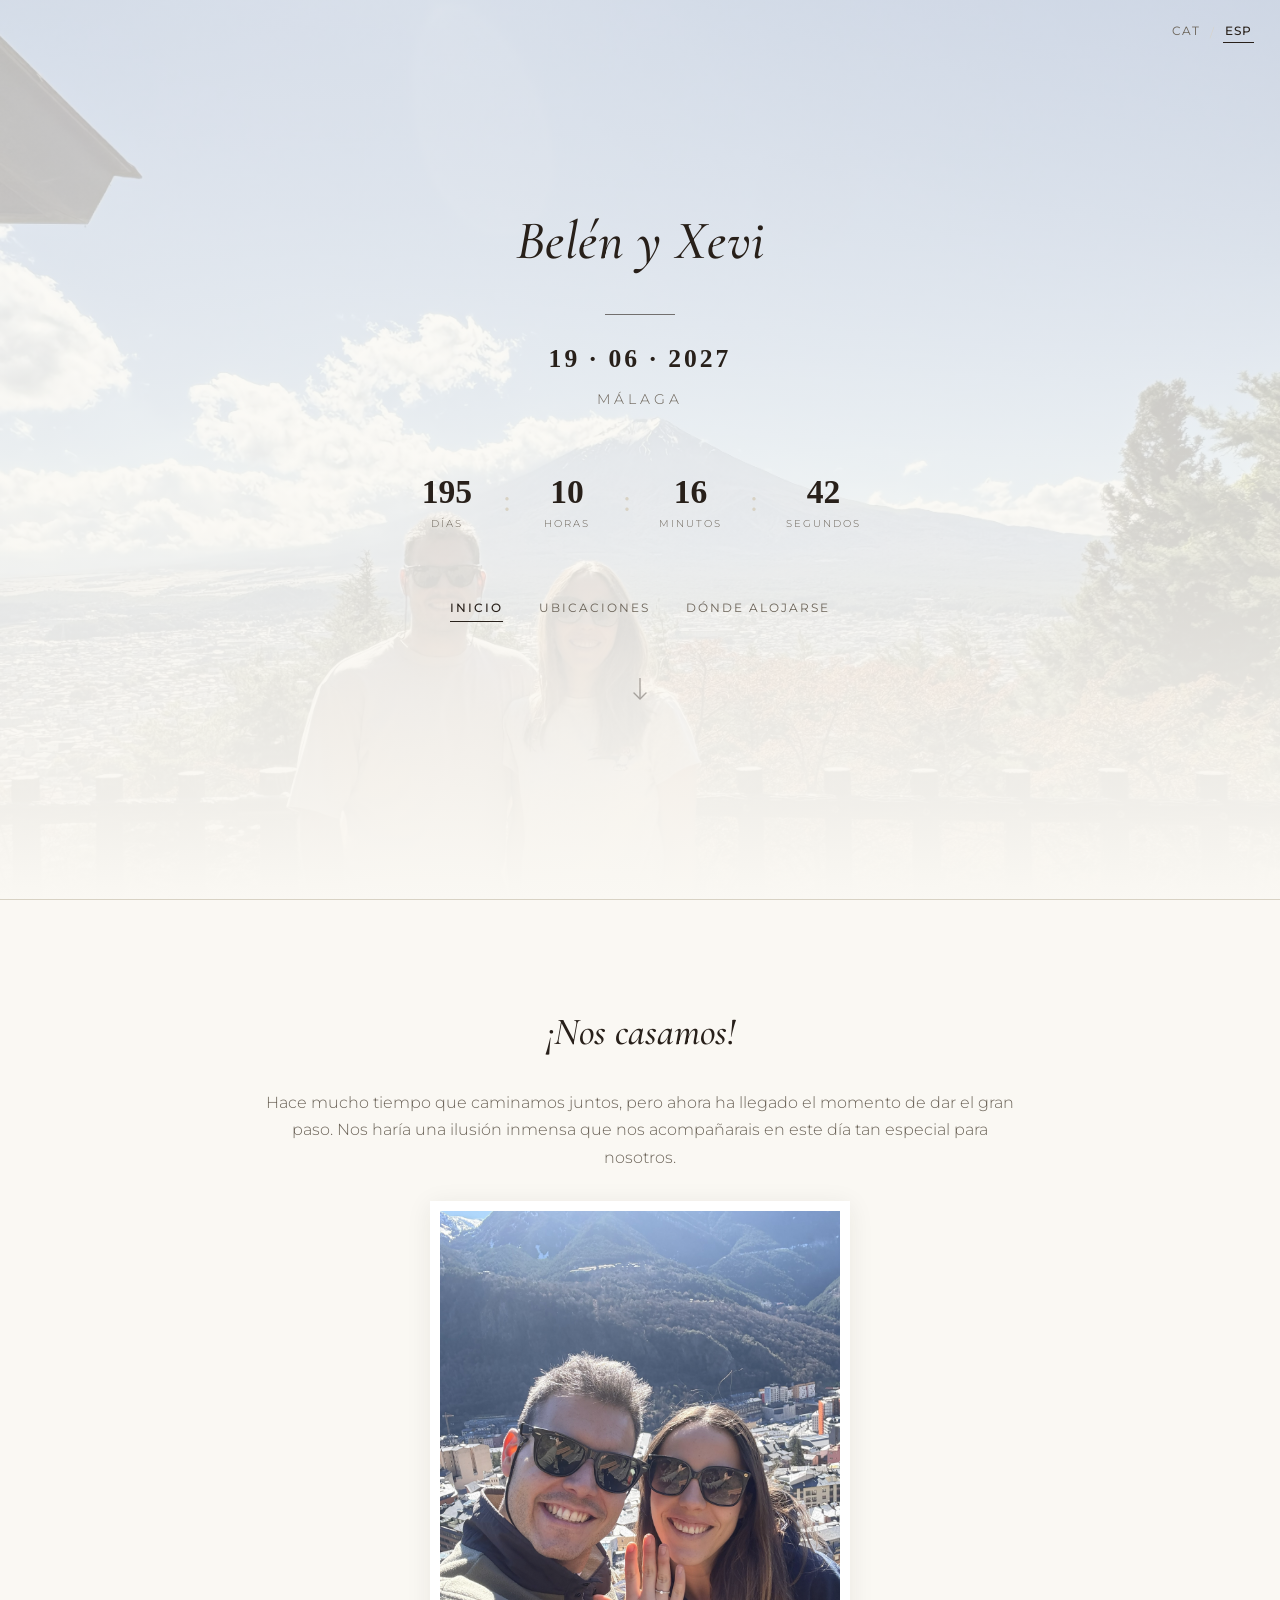
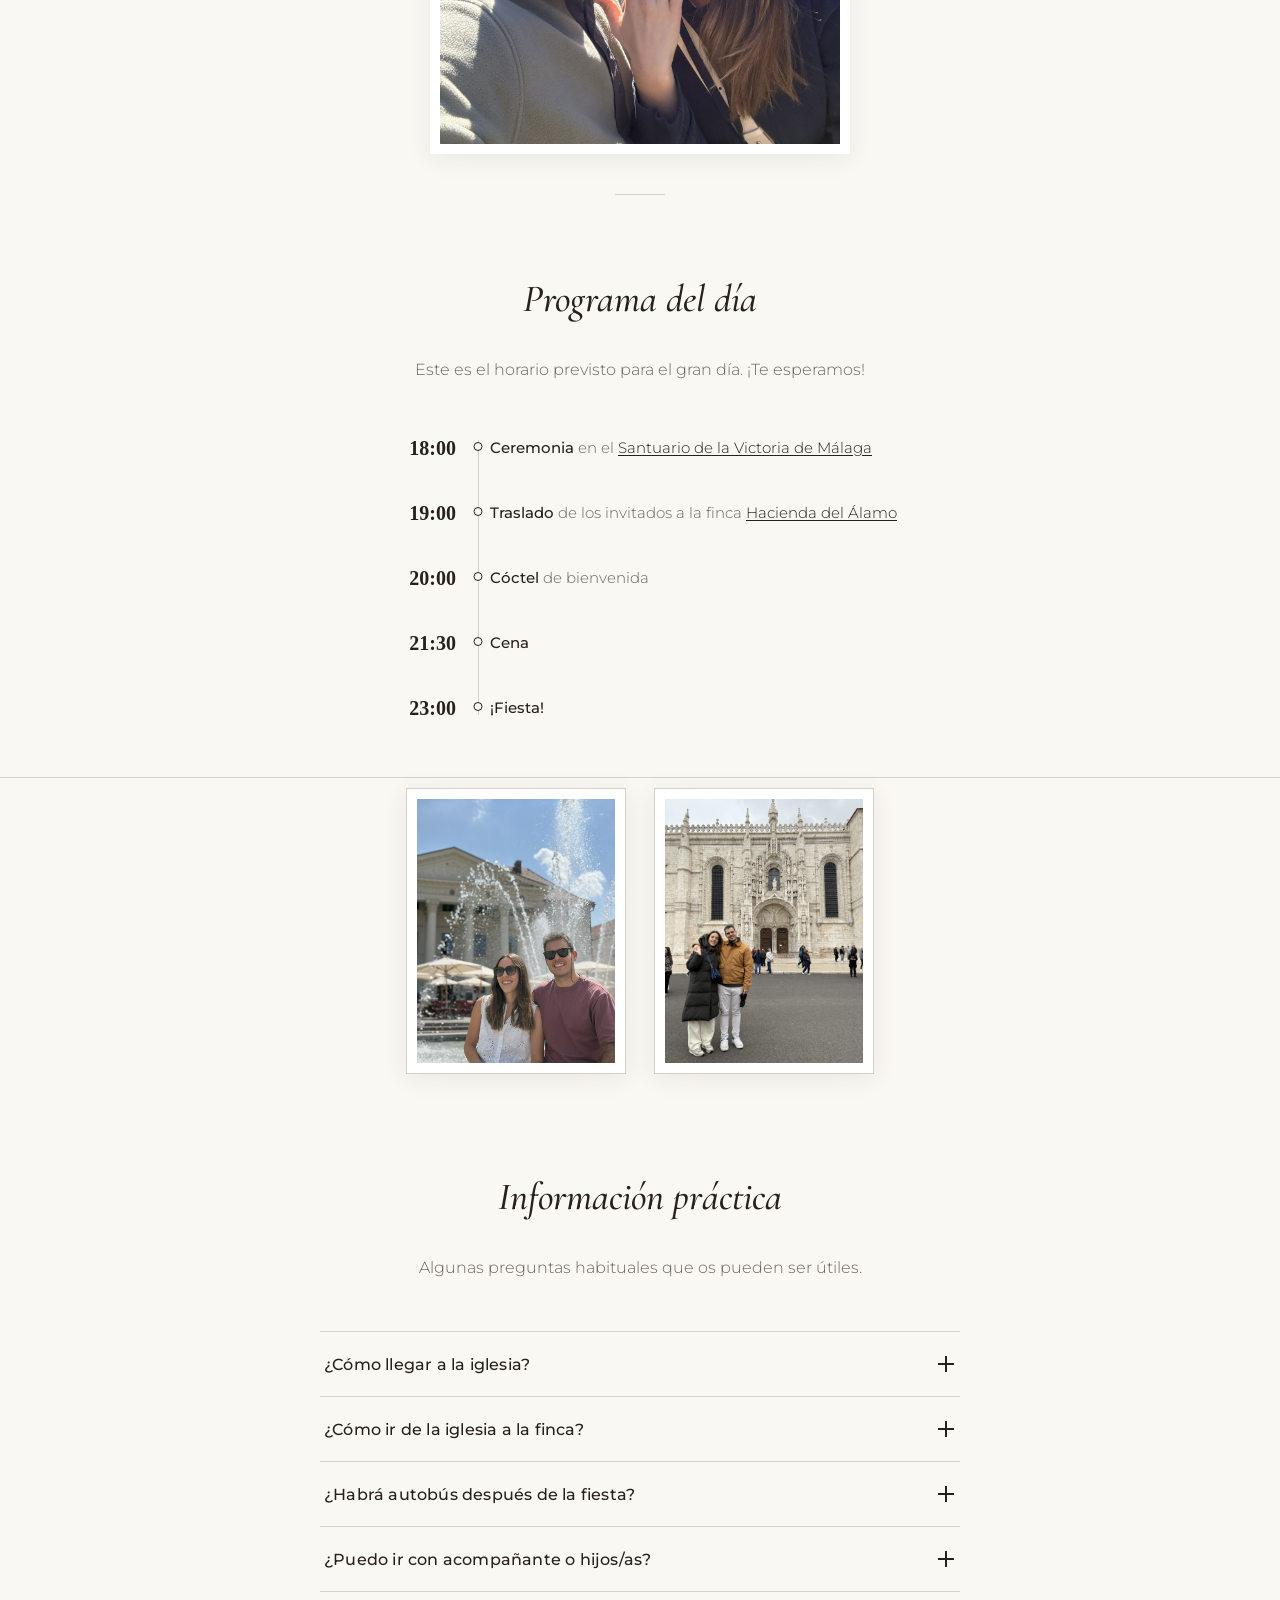
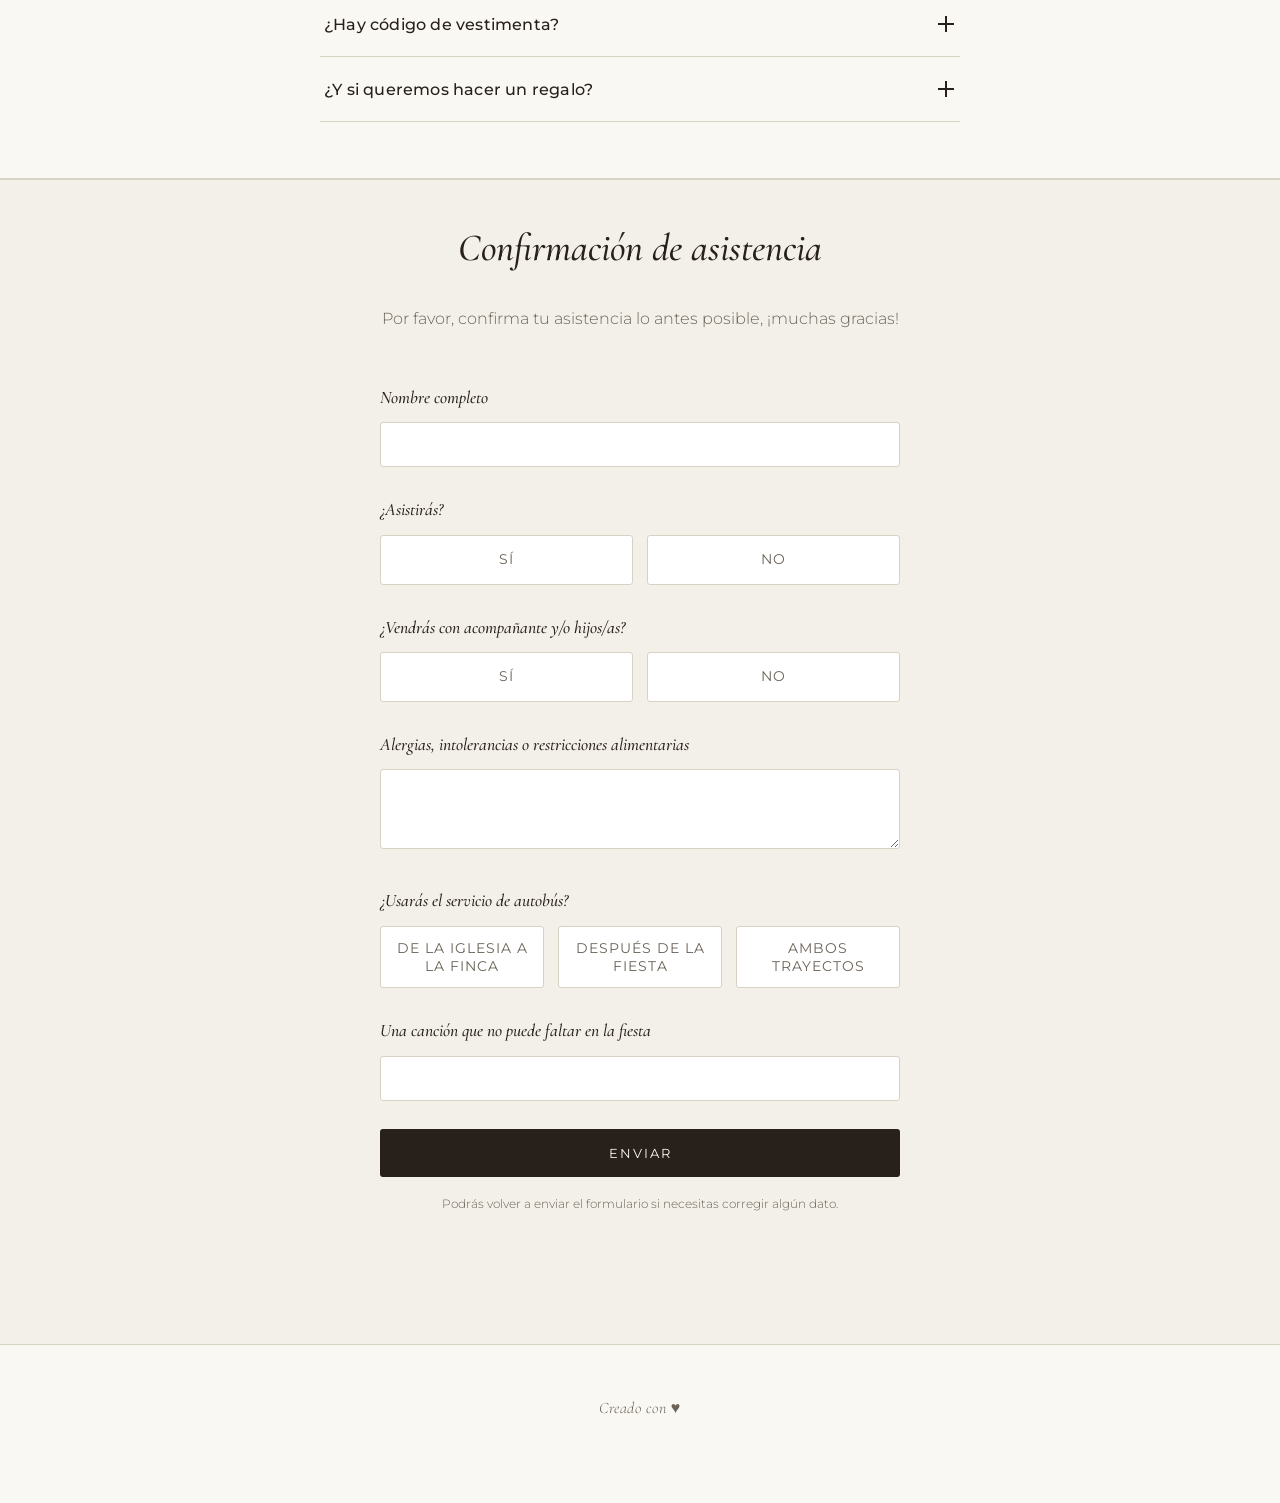
==== commit e431219b: "Add files via upload" ====
--- a/index.html
+++ b/index.html
@@ -1,15 +1,14 @@
 <!DOCTYPE html>
+
 <html lang="es">
 <head>
-    <meta charset="UTF-8">
-    <meta name="viewport" content="width=device-width, initial-scale=1.0">
-    <title>Belén & Xevi · El nostre casament</title>
-
-    <link rel="preconnect" href="https://fonts.googleapis.com">
-    <link rel="preconnect" href="https://fonts.gstatic.com" crossorigin>
-    <link href="https://fonts.googleapis.com/css2?family=Cormorant+Garamond:ital,wght@0,400;0,500;0,600;1,400;1,500&family=Montserrat:wght@300;400;500&display=swap" rel="stylesheet">
-
-    <style>
+<meta charset="utf-8"/>
+<meta content="width=device-width, initial-scale=1.0" name="viewport"/>
+<title>Belén &amp; Xevi · El nostre casament</title>
+<link href="https://fonts.googleapis.com" rel="preconnect"/>
+<link crossorigin="" href="https://fonts.gstatic.com" rel="preconnect"/>
+<link href="https://fonts.googleapis.com/css2?family=Cormorant+Garamond:ital,wght@0,400;0,500;0,600;1,400;1,500&amp;family=Montserrat:wght@300;400;500&amp;display=swap" rel="stylesheet"/>
+<style>
         /* --- ESTILS GENERALS (RESET) --- */
         * {
             margin: 0;
@@ -671,6 +670,18 @@
             border-color: var(--ink);
         }
 
+
+        .rsvp-form .bus-options {
+            display: grid;
+            grid-template-columns: repeat(3, 1fr);
+        }
+        .rsvp-form .bus-options .radio-option label {
+            height: 100%;
+            display: flex;
+            align-items: center;
+            justify-content: center;
+            line-height: 1.35;
+        }
         .rsvp-form .conditional {
             max-height: 0;
             overflow: hidden;
@@ -896,6 +907,15 @@
         }
         .hotel-offer-hotels a {
             font-size: 1rem;
+        }
+
+        .hotel-offer-text a {
+            color: var(--ink);
+            text-decoration: underline;
+            text-underline-offset: 2px;
+        }
+        .hotel-offer-text a:hover {
+            color: var(--ink-soft);
         }
         .hotel-offer-text code {
             font-family: monospace;
@@ -1030,6 +1050,8 @@
             .countdown .colon { font-size: 1.4rem; }
             .tabs { gap: 22px; margin-top: 48px; }
             .tabs button { font-size: 0.68rem; letter-spacing: 1.5px; }
+
+            .rsvp-form .bus-options { grid-template-columns: 1fr; }
             .timeline { margin-top: 38px; }
             .timeline::before { left: 58px; }
             .timeline-item { padding-bottom: 30px; }
@@ -1045,433 +1067,296 @@
         }
     </style>
 
-    <style>
-        /* --- PANTALLA DE CONTRASENYA --- */
-        #password-gate {
-            position: fixed;
-            inset: 0;
-            background: var(--cream);
-            display: flex;
-            flex-direction: column;
-            justify-content: center;
-            align-items: center;
-            text-align: center;
-            padding: 24px;
-            z-index: 1000;
-        }
-
-        #password-gate .gate-names {
-            font-family: 'Cormorant Garamond', serif;
-            font-style: italic;
-            font-weight: 500;
-            font-size: 2.4rem;
-            color: var(--ink);
-            margin-bottom: 14px;
-        }
-
-        #password-gate .gate-msg {
-            font-family: 'Montserrat', sans-serif;
-            font-size: 0.92rem;
-            color: var(--ink-soft);
-            margin-bottom: 30px;
-            max-width: 360px;
-        }
-
-        #password-gate form {
-            display: flex;
-            flex-direction: column;
-            align-items: center;
-            gap: 16px;
-        }
-
-        #password-gate input[type="password"] {
-            font-family: 'Montserrat', sans-serif;
-            font-size: 0.95rem;
-            letter-spacing: 1px;
-            text-align: center;
-            background: none;
-            border: none;
-            border-bottom: 1px solid var(--line);
-            color: var(--ink);
-            padding: 8px 4px;
-            width: 220px;
-            outline: none;
-            transition: border-color 0.25s ease;
-        }
-
-        #password-gate input[type="password"]:focus {
-            border-color: var(--ink);
-        }
-
-        #password-gate button[type="submit"] {
-            background: none;
-            border: none;
-            cursor: pointer;
-            font-family: 'Montserrat', sans-serif;
-            font-size: 0.78rem;
-            text-transform: uppercase;
-            letter-spacing: 2px;
-            color: var(--ink);
-            padding: 0 0 6px;
-            border-bottom: 1px solid var(--ink);
-            transition: opacity 0.2s ease;
-        }
-
-        #password-gate button[type="submit"]:hover {
-            opacity: 0.65;
-        }
-
-        #password-gate .gate-error {
-            font-size: 0.8rem;
-            color: #a14b3e;
-            min-height: 1.2em;
-            margin-top: -4px;
-        }
-    </style>
 </head>
 <body>
 
-    <div id="password-gate">
-        <p class="gate-names">Belén &amp; Xevi</p>
-        <p class="gate-msg" id="gate-msg">Introduce la contraseña que encontrarás en la invitación para acceder a la página.</p>
-        <form id="gate-form" autocomplete="off">
-            <input type="password" id="gate-input" placeholder="Contraseña" autocomplete="off">
-            <p class="gate-error" id="gate-error"></p>
-            <button type="submit" id="gate-submit">Entrar</button>
-        </form>
-    </div>
-
-    <div id="site-content" style="display:none;">
-
-    <header class="fixed-header" id="fixed-header"></header>
-
-    <div class="lang-switch">
-        <button type="button" id="btn-cat" onclick="setLang('ca')">CAT</button>
-        <span class="sep">/</span>
-        <button type="button" id="btn-esp" onclick="setLang('es')">ESP</button>
-    </div>
-
-    <section class="hero">
-        <h1 class="names" data-i18n="names_title">Belén i Xevi</h1>
-        <div class="divider"></div>
-        <p class="data">19 · 06 · 2027</p>
-        <p class="lloc">Málaga</p>
-
-        <div class="countdown" id="countdown">
-            <div class="unit">
-                <span class="num" id="cd-days">00</span>
-                <span class="label" data-i18n="cd_days">Dies</span>
-            </div>
-            <span class="colon">:</span>
-            <div class="unit">
-                <span class="num" id="cd-hours">00</span>
-                <span class="label" data-i18n="cd_hours">Hores</span>
-            </div>
-            <span class="colon">:</span>
-            <div class="unit">
-                <span class="num" id="cd-minutes">00</span>
-                <span class="label" data-i18n="cd_minutes">Minuts</span>
-            </div>
-            <span class="colon">:</span>
-            <div class="unit">
-                <span class="num" id="cd-seconds">00</span>
-                <span class="label" data-i18n="cd_seconds">Segons</span>
-            </div>
-        </div>
-
-        <div class="tabs">
-            <button type="button" data-page="home" data-i18n="menu_home" onclick="goToPage('home')">Inici</button>
-            <button type="button" data-page="ubicaciones" data-i18n="menu_ubicaciones" onclick="goToPage('ubicaciones')">Ubicacions</button>
-            <button type="button" data-page="alojamiento" data-i18n="menu_alojamiento" onclick="goToPage('alojamiento')">On allotjar-se</button>
-        </div>
-
-        <div class="scroll-hint" aria-hidden="true">
-            <svg viewBox="0 0 16 26" xmlns="http://www.w3.org/2000/svg">
-                <line x1="8" y1="0" x2="8" y2="20" stroke="currentColor" stroke-width="1.4" style="color: var(--ink);" />
-                <polyline points="2,15 8,21 14,15" fill="none" stroke="currentColor" stroke-width="1.4" stroke-linecap="round" stroke-linejoin="round" style="color: var(--ink);" />
-            </svg>
-        </div>
-    </section>
-
-    <div id="view-home">
-
-    <section id="detalls" class="container">
-        <h2 data-i18n="detalls_titol">Ens casem!</h2>
-        <p data-i18n="detalls_text">Fa molt de temps que caminem junts, pero ara ha arribat el moment de fer el gran pas. Ens faria una il·lusió immensa que ens acompanyéssiu en aquest dia tan especial per a nosaltres.</p>
-        <div class="detalls-foto">
-            <img src="fotos/nosotros.jpg" alt="Belén i Xevi" loading="lazy">
-        </div>
-        <hr>
-    </section>
-
-    <section id="programa" class="programa-section">
-        <h2 data-i18n="programa_titol">Programa del dia</h2>
-        <p data-i18n="programa_text">Aquest és l'horari previst per al gran dia. T'hi esperem!</p>
-
-
-        <div class="timeline">
-            <div class="timeline-item">
-                <span class="hora">18:00</span>
-                <span class="punt"></span>
-                <span class="text" data-i18n="prog_1"><strong>Cerimònia</strong> al <span class="loc-link" onclick="goToLocation('loc-santuario')">Santuari de la Victòria de Màlaga</span></span>
-            </div>
-            <div class="timeline-item">
-                <span class="hora">19:00</span>
-                <span class="punt"></span>
-                <span class="text nowrap-line" data-i18n="prog_2"><strong>Trasllat</strong> dels convidats a la finca <span class="loc-link" onclick="goToLocation('loc-hacienda')">Hacienda del Álamo</span></span>
-            </div>
-            <div class="timeline-item">
-                <span class="hora">20:00</span>
-                <span class="punt"></span>
-                <span class="text" data-i18n="prog_3"><strong>Còctel</strong> de benvinguda</span>
-            </div>
-            <div class="timeline-item">
-                <span class="hora">21:30</span>
-                <span class="punt"></span>
-                <span class="text" data-i18n="prog_4"><strong>Sopar</strong></span>
-            </div>
-            <div class="timeline-item">
-                <span class="hora">23:00</span>
-                <span class="punt"></span>
-                <span class="text" data-i18n="prog_5"><strong>Festa!</strong></span>
-            </div>
-        </div>
-    </section>
-
-    <div class="fotos-separadores" aria-label="Fotografies de Belén i Xevi">
-        <div class="foto-separador">
-            <img src="fotos/separador_1.jpg" alt="Belén i Xevi" loading="lazy">
-        </div>
-        <div class="foto-separador">
-            <img src="fotos/separador_2.jpg" alt="Belén i Xevi" loading="lazy">
-        </div>
-    </div>
-
-    <section id="faq" class="faq-section">
-        <h2 data-i18n="faq_titol">Informació pràctica</h2>
-        <p data-i18n="faq_text">Algunes preguntes habituals que us poden ser útils.</p>
-
-        <div class="faq-list">
-            <div class="faq-item">
-                <button type="button" class="faq-question" onclick="toggleFaq(this)">
-                    <span data-i18n="faq_q1">Com arribar a l'església?</span>
-                    <span class="faq-icon"></span>
-                </button>
-                <div class="faq-answer">
-                    <div data-i18n="faq_a1"><p>Si l'allotjament està a prop del santuari, recomanem anar-hi caminant. Si no, en transport públic, taxi o algun altre servei (Uber, Cabify, Bolt, etc).</p><p>El cotxe particular és una opció, però és difícil aparcar per la zona.</p></div>
-                </div>
-            </div>
-            <div class="faq-item">
-                <button type="button" class="faq-question" onclick="toggleFaq(this)">
-                    <span data-i18n="faq_q2">Com anar de l'església a la finca?</span>
-                    <span class="faq-icon"></span>
-                </button>
-                <div class="faq-answer">
-                    <div data-i18n="faq_a2"><p>Hi haurà service d'autobús que sortirà un cop acabada la cerimònia.</p><p>També es pot anar amb cotxe particular i aparcar a la finca, on hi ha una zona de parking habilitada.</p></div>
-                </div>
-            </div>
-            <div class="faq-item">
-                <button type="button" class="faq-question" onclick="toggleFaq(this)">
-                    <span data-i18n="faq_q_bus">Hi haurà autobús després de la festa?</span>
-                    <span class="faq-icon"></span>
-                </button>
-                <div class="faq-answer">
-                    <div data-i18n="faq_a_bus"><p>Sí! Habrá servicio de autobús una vez finalizada la fiesta, que irá de la finca al centro.</p><p>Si sois un grupo de gente que se aloja lejos del centro, hablad con los novios para ver si es posible añadir una parada extra del autobús en esa ubicación.</p></div>
-                </div>
-            </div>
-            <div class="faq-item">
-                <button type="button" class="faq-question" onclick="toggleFaq(this)">
-                    <span data-i18n="faq_q3">Puc anar amb acompanyant o fills/es?</span>
-                    <span class="faq-icon"></span>
-                </button>
-                <div class="faq-answer">
-                    <div data-i18n="faq_a3"><p>Per descomptat! Tothom és benvingut al nostre casament.</p><p>Recordeu apuntar-los al formulari d'inscripció.</p></div>
-                </div>
-            </div>
-            <div class="faq-item">
-                <button type="button" class="faq-question" onclick="toggleFaq(this)">
-                    <span data-i18n="faq_q4">Hi ha codi de vestimenta?</span>
-                    <span class="faq-icon"></span>
-                </button>
-                <div class="faq-answer">
-                    <div data-i18n="faq_a4"><p>Animem tots els convidats a anar elegants i còmodes alhora.</p><p>Per a la festa, recomanem portar un calçat de recanvi que sigui més còmode per aguantar el màxim de temps possible.</p></div>
-                </div>
-            </div>
-            <div class="faq-item">
-                <button type="button" class="faq-question" onclick="toggleFaq(this)">
-                    <span data-i18n="faq_q5">I si volem fer un regal?</span>
-                    <span class="faq-icon"></span>
-                </button>
-                <div class="faq-answer">
-                    <div data-i18n="faq_a5"><p>El millor regal és compartir el dia amb vosaltres.</p><p>Si a més voleu fer una aportació, ens seria de gran ajuda per a la nostra lluna de mel:</p><p>IBAN: ES80 1583 0001 1791 4883 1300</p></div>
-                </div>
-            </div>
-        </div>
-    </section>
-
-    <section id="rsvp" class="rsvp-section">
-        <h2 data-i18n="rsvp_titol">Confirmació d'assistència</h2>
-        <p data-i18n="rsvp_text">Si us plau, confirma la teva assistència abans de l'1 de Juny.</p>
-
-        <form class="rsvp-form" id="rsvp-form" name="rsvp" method="POST" data-netlify="true" netlify-honeypot="bot-field">
-            <input type="hidden" name="form-name" value="rsvp">
-            <p style="display:none;">
-                <label>No omplir: <input name="bot-field"></label>
-            </p>
-
-            <div class="field">
-                <label for="f-nombre" data-i18n="rsvp_f_nombre">Nom complet</label>
-                <input type="text" id="f-nombre" name="Nombre completo" required>
-            </div>
-
-            <div class="field">
-                <label data-i18n="rsvp_f_asistencia">Hi assistiràs?</label>
-                <div class="radio-group">
-                    <div class="radio-option">
-                        <input type="radio" id="f-asis-si" name="Asistencia" value="Sí" required>
-                        <label for="f-asis-si" data-i18n="rsvp_si">Sí</label>
-                    </div>
-                    <div class="radio-option">
-                        <input type="radio" id="f-asis-no" name="Asistencia" value="No">
-                        <label for="f-asis-no" data-i18n="rsvp_no">No</label>
-                    </div>
-                </div>
-            </div>
-
-            <div class="field">
-                <label data-i18n="rsvp_f_acomp">Vindràs amb acompanyant i/o fills/es?</label>
-                <div class="radio-group">
-                    <div class="radio-option">
-                        <input type="radio" id="f-acomp-si" name="Acompañantes" value="Sí" onchange="toggleAcompanantes(true)">
-                        <label for="f-acomp-si" data-i18n="rsvp_si">Sí</label>
-                    </div>
-                    <div class="radio-option">
-                        <input type="radio" id="f-acomp-no" name="Acompañantes" value="No" onchange="toggleAcompanantes(false)">
-                        <label for="f-acomp-no" data-i18n="rsvp_no">No</label>
-                    </div>
-                </div>
-            </div>
-
-            <div class="conditional" id="acomp-detail">
-                <div class="field">
-                    <label for="f-acomp-nombres" data-i18n="rsvp_f_acomp_nombres">Noms dels acompanyants</label>
-                    <span class="hint" data-i18n="rsvp_f_acomp_hint">Indica'ns també l'edat si són menors</span>
-                    <textarea id="f-acomp-nombres" name="Nombres acompañantes y edades"></textarea>
-                </div>
-            </div>
-
-            <div class="field">
-                <label for="f-alergias" data-i18n="rsvp_f_alergias">Al·lèrgies, intoleràncies o restriccions alimentàries</label>
-                <textarea id="f-alergias" name="Alergias"></textarea>
-            </div>
-
-            <div class="field">
-                <label for="f-cancion" data-i18n="rsvp_f_cancion">Una cançó que no pot faltar a la festa</label>
-                <input type="text" id="f-cancion" name="Canción">
-            </div>
-
-            <button type="submit" data-i18n="rsvp_enviar">Enviar</button>
-            <p class="form-note" data-i18n="rsvp_note">Podràs tornar a enviar el formulari si necessites corregir alguna dada.</p>
-        </form>
-
-        <div class="rsvp-success" id="rsvp-success">
-            <p class="check">✓</p>
-            <p data-i18n="rsvp_success">Gràcies! Hem rebut la teva confirmació.</p>
-        </div>
-    </section>
-
-    <footer>
-        <p data-i18n="footer_text">Creat amb ♥</p>
-    </footer>
-
-    </div>
-
-    <div id="view-ubicaciones" style="display:none;">
-        <section class="page-section">
-            <h2 data-i18n="ubic_titol">Ubicacions</h2>
-            <p class="page-intro" data-i18n="ubic_text">Aquí trobaràs les dues ubicacions del gran dia: la cerimònia i el banquet.</p>
-
-            <div class="location-card" id="loc-santuario">
-                <p class="loc-titol" data-i18n="ubic_santuario_titol">Cerimònia · Santuari de la Victòria</p>
-                <p class="loc-adreca">Plaza del Santuario, s/n, 29013 Málaga</p>
-                <div class="map-frame">
-                    <iframe src="https://www.google.com/maps?q=Santuario+de+la+Victoria,+Plaza+del+Santuario,+Málaga&output=embed" loading="lazy"></iframe>
-                </div>
-                <div class="map-link-wrap">
-                    <a class="map-link" data-i18n="ubic_abrir_maps" href="https://maps.google.com/?q=Santuario+de+la+Victoria,+Plaza+del+Santuario,+s/n,+29013+Málaga" target="_blank" rel="noopener">Obrir a Google Maps</a>
-                </div>
-            </div>
-
-            <div class="location-card" id="loc-hacienda">
-                <p class="loc-titol" data-i18n="ubic_hacienda_titol">Banquet · Hacienda del Álamo</p>
-                <p class="loc-adreca">Camino de Casabermeja, 130, 29014 Málaga</p>
-                <div class="map-frame">
-                    <iframe src="https://www.google.com/maps?q=Hacienda+del+Alamo,+Camino+de+Casabermeja+130,+Málaga&output=embed" loading="lazy"></iframe>
-                </div>
-                <div class="map-link-wrap">
-                    <a class="map-link" data-i18n="ubic_abrir_maps" href="https://maps.google.com/?q=Hacienda+del+Álamo,+Camino+de+Casabermeja,+130,+29014+Málaga" target="_blank" rel="noopener">Obrir a Google Maps</a>
-                </div>
-            </div>
-
-            <div class="location-card">
-                <p class="loc-titol" data-i18n="ubic_preboda_titol">Pre-boda · Restaurante Molabassa</p>
-                <p class="loc-adreca">Paseo Marítimo el Pedregal, 22, 29017 Málaga (Pedregalejo)</p>
-                <div class="map-frame">
-                    <iframe src="https://www.google.com/maps?q=Restaurante+Molabassa,+Paseo+Marítimo+el+Pedregal+22,+Pedregalejo,+Málaga&output=embed" loading="lazy"></iframe>
-                </div>
-                <div class="map-link-wrap">
-                    <a class="map-link" data-i18n="ubic_abrir_maps" href="https://maps.google.com/?q=Restaurante+Molabassa,+Paseo+Marítimo+el+Pedregal,+22,+29017+Málaga" target="_blank" rel="noopener">Obrir a Google Maps</a>
-                </div>
-            </div>
-        </section>
-    </div>
-
-    <div id="view-alojamiento" style="display:none;">
-        <section class="page-section">
-            <h2 data-i18n="aloj_titol">On allotjar-se</h2>
-            <p class="page-intro" data-i18n="aloj_text">Si véns de fora de Màlaga, aquí tens algunes recomanacions de zones i hotels per triar allotjament.</p>
-            <p class="page-intro" data-i18n="aloj_apartamentos">Per a grups i famílies, recomanem llogar apartaments turístics en aquestes zones recomanades.</p>
-
-            <div class="zone-grid">
-                <div class="zone-card">
-                    <p class="zone-titol" data-i18n="zona_centro_titol">Centre · Carrer Larios</p>
-                    <p data-i18n="zona_centro_text">La zona més cèntrica i amb encant, a prop de la Catedral i a deu minuts de la finca en cotxe.</p>
-                </div>
-                <div class="zone-card">
-                    <p class="zone-titol" data-i18n="zona_soho_titol">El Soho</p>
-                    <p data-i18n="zona_soho_text">Barri modern i artístic, tocant al centre històric i a la zona del port, amb ambient jove.</p>
-                </div>
-                <div class="zone-card">
-                    <p class="zone-titol" data-i18n="zona_malagueta_titol">La Malagueta</p>
-                    <p data-i18n="zona_malagueta_text">Vora la platja i a deu minuts a peu del centre històric, una opció més tranquil·la.</p>
-                </div>
-                <div class="zone-card">
-                    <p class="zone-titol" data-i18n="zona_huelin_titol">Huelin</p>
-                    <p data-i18n="zona_huelin_text">Allunyada del centre, però molt a prop de la platja. Sol sortir més econòmica.</p>
-                </div>
-                <div class="zone-card">
-                    <p class="zone-titol" data-i18n="zona_pedregalejo_titol">Pedregalejo</p>
-                    <p data-i18n="zona_pedregalejo_text">Allunyada del centre, però molt a prop de la platja i del restaurant de la pre-boda. Sol sortir més econòmica.</p>
-                </div>
-            </div>
-            <div class="hotel-accordion hotel-offers faq-item">
-                <button type="button" class="faq-question" onclick="toggleFaq(this)" aria-expanded="false">
-                    <span data-i18n="hotel_offers_titol">Ofertes d'hotels</span>
-                    <span class="faq-icon" aria-hidden="true"></span>
-                </button>
-                <div class="faq-answer"><div data-i18n="hotel_offers_content"><div class="hotel-offer-item"><div class="hotel-offer-name"><a href="https://maps.google.com/?q=AC+Hotel+M%C3%A1laga+Palacio" target="_blank" rel="noopener">AC Hotel Málaga Palacio</a></div><div class="hotel-offer-text">Habitació estàndard per 219 € per nit, esmorzar i IVA no inclosos. Cup de 20 habitacions per a entrada el 18 i sortida el 20 de juny de 2027. Reserves fins al 18 de maig de 2027 i garantia mitjançant targeta de crèdit.</div></div><div class="hotel-offer-item"><div class="hotel-offer-name"><a href="https://maps.google.com/?q=Hotel+Guadalmedina" target="_blank" rel="noopener">Hotel Guadalmedina</a></div><div class="hotel-offer-text">Descompte del 13 % en registrar-se com a membre al web oficial i un 5 % addicional mitjançant el codi <code>WEDDING</code>.</div></div><div class="hotel-offer-item"><div class="hotel-offer-name">Hotels Petit Palace de Màlaga</div><div class="hotel-offer-text">10 % de descompte amb el codi <code>BODABELENXEVI</code>, més un 10 % addicional en registrar-se a Tripster. Codi disponible del 18 al 20 de juny de 2027, amb reserves subjectes a disponibilitat als hotels següents:</div><div class="hotel-offer-hotels"><a href="https://maps.google.com/?q=Icon+Malabar" target="_blank" rel="noopener">Icon Malabar</a><a href="https://maps.google.com/?q=Petit+Palace+Plaza+M%C3%A1laga" target="_blank" rel="noopener">Petit Palace Plaza Málaga</a><a href="https://maps.google.com/?q=Petit+Palace+La+Hermosa" target="_blank" rel="noopener">Petit Palace La Hermosa</a><a href="https://maps.google.com/?q=Petit+Palace+La+Equitativa" target="_blank" rel="noopener">Petit Palace La Equitativa</a><a href="https://maps.google.com/?q=Petit+Palace+Las+Vegas" target="_blank" rel="noopener">Petit Palace Las Vegas</a></div></div><div class="hotel-offer-item"><div class="hotel-offer-name">Soho Boutique Hotels</div><div class="hotel-offer-text">20 % de descompte sobre la tarifa flexible vigent, no acumulable amb altres descomptes. La reserva s'ha de sol·licitar escrivint a <code>info@sohohoteles.com</code>, indicant «A l'atenció de Verónica», la referència del casament, l'hotel, els hostes, l'habitació, les dates i el règim. S'exigeix prepagament, amb cancel·lació gratuïta fins a cinc dies abans de l'arribada. Les habitacions estan subjectes a disponibilitat. L'oferta cobreix els hotels:</div><div class="hotel-offer-hotels"><a href="https://maps.google.com/?q=Soho+Bah%C3%ADa+M%C3%A1laga" target="_blank" rel="noopener">Soho Bahía Málaga</a><a href="https://maps.google.com/?q=Soho+Malaga" target="_blank" rel="noopener">Soho Malaga</a><a href="https://maps.google.com/?q=Soho+Urban" target="_blank" rel="noopener">Soho Urban</a><a href="https://maps.google.com/?q=Soho+Los+Naranjos" target="_blank" rel="noopener">Soho Los Naranjos</a><a href="https://maps.google.com/?q=Apartamentos+Soho+Museo" target="_blank" rel="noopener">Apartamentos Soho Museo</a></div></div></div></div>
-            </div>
-            <div class="hotel-accordion hotel-recommendations faq-item">
-                <button type="button" class="faq-question" onclick="toggleFaq(this)" aria-expanded="false">
-                    <span data-i18n="hotel_list_titol">Altres recomanacions</span>
-                    <span class="faq-icon" aria-hidden="true"></span>
-                </button>
-                <div class="faq-answer"><div class="hotel-recommendations-content"><div class="hotel-item"><div><div class="hotel-nom"><a href="https://maps.google.com/?q=AC+Hotel+M%C3%A1laga+Palacio" target="_blank" rel="noopener">AC Hotel Málaga Palacio</a><span class="hotel-estrelles">★★★★</span></div><div class="hotel-zona" data-i18n="hotel_palacio_zona"></div></div><div class="hotel-preu">€€€</div></div><div class="hotel-item"><div><div class="hotel-nom"><a href="https://maps.google.com/?q=Palacio+Solecio+M%C3%A1laga" target="_blank" rel="noopener">Palacio Solecio</a><span class="hotel-estrelles">★★★★</span></div><div class="hotel-zona" data-i18n="hotel_solecio_zona"></div></div><div class="hotel-preu">€€€€</div></div><div class="hotel-item"><div><div class="hotel-nom"><a href="https://maps.google.com/?q=Petit+Palace+La+Equitativa+M%C3%A1laga" target="_blank" rel="noopener">Petit Palace La Equitativa</a><span class="hotel-estrelles">★★★★</span></div><div class="hotel-zona" data-i18n="hotel_equitativa_zona"></div></div><div class="hotel-preu">€€</div></div><div class="hotel-item"><div><div class="hotel-nom"><a href="https://maps.google.com/?q=Petit+Palace+La+Hermosa+M%C3%A1laga" target="_blank" rel="noopener">Petit Palace La Hermosa</a><span class="hotel-estrelles">★★★★</span></div><div class="hotel-zona" data-i18n="hotel_colon_zona"></div></div><div class="hotel-preu">€€</div></div><div class="hotel-item"><div><div class="hotel-nom"><a href="https://maps.google.com/?q=%C3%81urea+Palacio+de+la+Tinta+M%C3%A1laga" target="_blank" rel="noopener">Áurea Palacio de la Tinta</a><span class="hotel-estrelles">★★★★★</span></div><div class="hotel-zona" data-i18n="hotel_tinta_zona"></div></div><div class="hotel-preu">€€€</div></div><div class="hotel-item"><div><div class="hotel-nom"><a href="https://maps.google.com/?q=Gran+Hotel+Miramar+M%C3%A1laga" target="_blank" rel="noopener">Gran Hotel Miramar</a><span class="hotel-estrelles">★★★★★</span></div><div class="hotel-zona" data-i18n="hotel_miramar_zona"></div></div><div class="hotel-preu">€€€€</div></div><div class="hotel-item"><div><div class="hotel-nom"><a href="https://maps.app.goo.gl/drEbE7zbdRTJgsY7A" target="_blank" rel="noopener noreferrer">ME Málaga by Meliá</a><span class="hotel-estrelles">★★★★★</span></div><div class="hotel-zona" data-i18n="hotel_me_zona"></div></div><div class="hotel-preu">€€€€</div></div></div></div>
-            </div>
-        </section>
-    </div>
-
-    <script>
+<div id="site-content">
+<header class="fixed-header" id="fixed-header"></header>
+<div class="lang-switch">
+<button id="btn-cat" onclick="setLang('ca')" type="button">CAT</button>
+<span class="sep">/</span>
+<button id="btn-esp" onclick="setLang('es')" type="button">ESP</button>
+</div>
+<section class="hero">
+<h1 class="names" data-i18n="names_title">Belén i Xevi</h1>
+<div class="divider"></div>
+<p class="data">19 · 06 · 2027</p>
+<p class="lloc">Málaga</p>
+<div class="countdown" id="countdown">
+<div class="unit">
+<span class="num" id="cd-days">00</span>
+<span class="label" data-i18n="cd_days">Dies</span>
+</div>
+<span class="colon">:</span>
+<div class="unit">
+<span class="num" id="cd-hours">00</span>
+<span class="label" data-i18n="cd_hours">Hores</span>
+</div>
+<span class="colon">:</span>
+<div class="unit">
+<span class="num" id="cd-minutes">00</span>
+<span class="label" data-i18n="cd_minutes">Minuts</span>
+</div>
+<span class="colon">:</span>
+<div class="unit">
+<span class="num" id="cd-seconds">00</span>
+<span class="label" data-i18n="cd_seconds">Segons</span>
+</div>
+</div>
+<div class="tabs">
+<button data-i18n="menu_home" data-page="home" onclick="goToPage('home')" type="button">Inici</button>
+<button data-i18n="menu_ubicaciones" data-page="ubicaciones" onclick="goToPage('ubicaciones')" type="button">Ubicacions</button>
+<button data-i18n="menu_alojamiento" data-page="alojamiento" onclick="goToPage('alojamiento')" type="button">On allotjar-se</button>
+</div>
+<div aria-hidden="true" class="scroll-hint">
+<svg viewbox="0 0 16 26" xmlns="http://www.w3.org/2000/svg">
+<line stroke="currentColor" stroke-width="1.4" style="color: var(--ink);" x1="8" x2="8" y1="0" y2="20"></line>
+<polyline fill="none" points="2,15 8,21 14,15" stroke="currentColor" stroke-linecap="round" stroke-linejoin="round" stroke-width="1.4" style="color: var(--ink);"></polyline>
+</svg>
+</div>
+</section>
+<div id="view-home">
+<section class="container" id="detalls">
+<h2 data-i18n="detalls_titol">Ens casem!</h2>
+<p data-i18n="detalls_text">Fa molt de temps que caminem junts, pero ara ha arribat el moment de fer el gran pas. Ens faria una il·lusió immensa que ens acompanyéssiu en aquest dia tan especial per a nosaltres.</p>
+<div class="detalls-foto">
+<img alt="Belén i Xevi" loading="lazy" src="fotos/nosotros.jpg"/>
+</div>
+<hr/>
+</section>
+<section class="programa-section" id="programa">
+<h2 data-i18n="programa_titol">Programa del dia</h2>
+<p data-i18n="programa_text">Aquest és l'horari previst per al gran dia. T'hi esperem!</p>
+<div class="timeline">
+<div class="timeline-item">
+<span class="hora">18:00</span>
+<span class="punt"></span>
+<span class="text" data-i18n="prog_1"><strong>Cerimònia</strong> al <span class="loc-link" onclick="goToLocation('loc-santuario')">Santuari de la Victòria de Màlaga</span></span>
+</div>
+<div class="timeline-item">
+<span class="hora">19:00</span>
+<span class="punt"></span>
+<span class="text nowrap-line" data-i18n="prog_2"><strong>Trasllat</strong> dels convidats a la finca <span class="loc-link" onclick="goToLocation('loc-hacienda')">Hacienda del Álamo</span></span>
+</div>
+<div class="timeline-item">
+<span class="hora">20:00</span>
+<span class="punt"></span>
+<span class="text" data-i18n="prog_3"><strong>Còctel</strong> de benvinguda</span>
+</div>
+<div class="timeline-item">
+<span class="hora">21:30</span>
+<span class="punt"></span>
+<span class="text" data-i18n="prog_4"><strong>Sopar</strong></span>
+</div>
+<div class="timeline-item">
+<span class="hora">23:00</span>
+<span class="punt"></span>
+<span class="text" data-i18n="prog_5"><strong>Festa!</strong></span>
+</div>
+</div>
+</section>
+<div aria-label="Fotografies de Belén i Xevi" class="fotos-separadores">
+<div class="foto-separador">
+<img alt="Belén i Xevi" loading="lazy" src="fotos/separador_1.jpg"/>
+</div>
+<div class="foto-separador">
+<img alt="Belén i Xevi" loading="lazy" src="fotos/separador_2.jpg"/>
+</div>
+</div>
+<section class="faq-section" id="faq">
+<h2 data-i18n="faq_titol">Informació pràctica</h2>
+<p data-i18n="faq_text">Algunes preguntes habituals que us poden ser útils.</p>
+<div class="faq-list">
+<div class="faq-item">
+<button class="faq-question" onclick="toggleFaq(this)" type="button">
+<span data-i18n="faq_q1">Com arribar a l'església?</span>
+<span class="faq-icon"></span>
+</button>
+<div class="faq-answer">
+<div data-i18n="faq_a1"><p>Si l'allotjament està a prop del santuari, recomanem anar-hi caminant. Si no, en transport públic, taxi o algun altre servei (Uber, Cabify, Bolt, etc).</p><p>El cotxe particular és una opció, però és difícil aparcar per la zona.</p></div>
+</div>
+</div>
+<div class="faq-item">
+<button class="faq-question" onclick="toggleFaq(this)" type="button">
+<span data-i18n="faq_q2">Com anar de l'església a la finca?</span>
+<span class="faq-icon"></span>
+</button>
+<div class="faq-answer">
+<div data-i18n="faq_a2"><p>Hi haurà service d'autobús que sortirà un cop acabada la cerimònia.</p><p>També es pot anar amb cotxe particular i aparcar a la finca, on hi ha una zona de parking habilitada.</p></div>
+</div>
+</div>
+<div class="faq-item">
+<button class="faq-question" onclick="toggleFaq(this)" type="button">
+<span data-i18n="faq_q_bus">Hi haurà autobús després de la festa?</span>
+<span class="faq-icon"></span>
+</button>
+<div class="faq-answer">
+<div data-i18n="faq_a_bus"><p>Sí! Habrá servicio de autobús una vez finalizada la fiesta, que irá de la finca al centro.</p><p>Si sois un grupo de gente que se aloja lejos del centro, hablad con los novios para ver si es posible añadir una parada extra del autobús en esa ubicación.</p></div>
+</div>
+</div>
+<div class="faq-item">
+<button class="faq-question" onclick="toggleFaq(this)" type="button">
+<span data-i18n="faq_q3">Puc anar amb acompanyant o fills/es?</span>
+<span class="faq-icon"></span>
+</button>
+<div class="faq-answer">
+<div data-i18n="faq_a3"><p>Per descomptat! Tothom és benvingut al nostre casament.</p><p>Recordeu apuntar-los al formulari d'inscripció.</p></div>
+</div>
+</div>
+<div class="faq-item">
+<button class="faq-question" onclick="toggleFaq(this)" type="button">
+<span data-i18n="faq_q4">Hi ha codi de vestimenta?</span>
+<span class="faq-icon"></span>
+</button>
+<div class="faq-answer">
+<div data-i18n="faq_a4"><p>Animem tots els convidats a anar elegants i còmodes alhora.</p><p>Per a la festa, recomanem portar un calçat de recanvi que sigui més còmode per aguantar el màxim de temps possible.</p></div>
+</div>
+</div>
+<div class="faq-item">
+<button class="faq-question" onclick="toggleFaq(this)" type="button">
+<span data-i18n="faq_q5">I si volem fer un regal?</span>
+<span class="faq-icon"></span>
+</button>
+<div class="faq-answer">
+<div data-i18n="faq_a5"><p>El millor regal és compartir el dia amb vosaltres.</p><p>Si a més voleu fer una aportació, ens seria de gran ajuda per a la nostra lluna de mel:</p><p>IBAN: ES80 1583 0001 1791 4883 1300</p></div>
+</div>
+</div>
+</div>
+</section>
+<section class="rsvp-section" id="rsvp">
+<h2 data-i18n="rsvp_titol">Confirmació d'assistència</h2>
+<p data-i18n="rsvp_text">Si us plau, confirma la teva assistència al més aviat possible, moltes gràcies!</p>
+<form class="rsvp-form" data-netlify="true" id="rsvp-form" method="POST" name="rsvp" netlify-honeypot="bot-field">
+<input name="form-name" type="hidden" value="rsvp"/>
+<p style="display:none;">
+<label>No omplir: <input name="bot-field"/></label>
+</p>
+<div class="field">
+<label data-i18n="rsvp_f_nombre" for="f-nombre">Nom complet</label>
+<input id="f-nombre" name="Nombre completo" required="" type="text"/>
+</div>
+<div class="field">
+<label data-i18n="rsvp_f_asistencia">Hi assistiràs?</label>
+<div class="radio-group">
+<div class="radio-option">
+<input id="f-asis-si" name="Asistencia" required="" type="radio" value="Sí"/>
+<label data-i18n="rsvp_si" for="f-asis-si">Sí</label>
+</div>
+<div class="radio-option">
+<input id="f-asis-no" name="Asistencia" type="radio" value="No"/>
+<label data-i18n="rsvp_no" for="f-asis-no">No</label>
+</div>
+</div>
+</div>
+<div class="field">
+<label data-i18n="rsvp_f_acomp">Vindràs amb acompanyant i/o fills/es?</label>
+<div class="radio-group">
+<div class="radio-option">
+<input id="f-acomp-si" name="Acompañantes" onchange="toggleAcompanantes(true)" type="radio" value="Sí"/>
+<label data-i18n="rsvp_si" for="f-acomp-si">Sí</label>
+</div>
+<div class="radio-option">
+<input id="f-acomp-no" name="Acompañantes" onchange="toggleAcompanantes(false)" type="radio" value="No"/>
+<label data-i18n="rsvp_no" for="f-acomp-no">No</label>
+</div>
+</div>
+</div>
+<div class="conditional" id="acomp-detail">
+<div class="field">
+<label data-i18n="rsvp_f_acomp_nombres" for="f-acomp-nombres">Noms dels acompanyants</label>
+<span class="hint" data-i18n="rsvp_f_acomp_hint">Indica'ns també l'edat si són menors</span>
+<textarea id="f-acomp-nombres" name="Nombres acompañantes y edades"></textarea>
+</div>
+</div>
+<div class="field">
+<label data-i18n="rsvp_f_alergias" for="f-alergias">Al·lèrgies, intoleràncies o restriccions alimentàries</label>
+<textarea id="f-alergias" name="Alergias"></textarea>
+</div>
+<div class="field bus-field"><label data-i18n="rsvp_f_bus">Faràs servir el servei d'autobús?</label><div class="radio-group bus-options"><div class="radio-option"><input id="f-bus-iglesia" name="Servicio de autobús" required="" type="radio" value="De la iglesia a la finca"/><label data-i18n="rsvp_bus_iglesia" for="f-bus-iglesia">De l'església a la finca</label></div><div class="radio-option"><input id="f-bus-fiesta" name="Servicio de autobús" type="radio" value="Después de la fiesta"/><label data-i18n="rsvp_bus_fiesta" for="f-bus-fiesta">Després de la festa</label></div><div class="radio-option"><input id="f-bus-ambos" name="Servicio de autobús" type="radio" value="Ambos trayectos"/><label data-i18n="rsvp_bus_ambos" for="f-bus-ambos">Tots dos trajectes</label></div></div></div><div class="field">
+<label data-i18n="rsvp_f_cancion" for="f-cancion">Una cançó que no pot faltar a la festa</label>
+<input id="f-cancion" name="Canción" type="text"/>
+</div>
+<button data-i18n="rsvp_enviar" type="submit">Enviar</button>
+<p class="form-note" data-i18n="rsvp_note">Podràs tornar a enviar el formulari si necessites corregir alguna dada.</p>
+</form>
+<div class="rsvp-success" id="rsvp-success">
+<p class="check">✓</p>
+<p data-i18n="rsvp_success">Gràcies! Hem rebut la teva confirmació.</p>
+</div>
+</section>
+<footer>
+<p data-i18n="footer_text">Creat amb ♥</p>
+</footer>
+</div>
+<div id="view-ubicaciones" style="display:none;">
+<section class="page-section">
+<h2 data-i18n="ubic_titol">Ubicacions</h2>
+<p class="page-intro" data-i18n="ubic_text">Aquí trobaràs les dues ubicacions del gran dia: la cerimònia i el banquet.</p>
+<div class="location-card" id="loc-santuario">
+<p class="loc-titol" data-i18n="ubic_santuario_titol">Cerimònia · Santuari de la Victòria</p>
+<p class="loc-adreca">Plaza del Santuario, s/n, 29013 Málaga</p>
+<div class="map-frame">
+<iframe loading="lazy" src="https://www.google.com/maps?q=Santuario+de+la+Victoria,+Plaza+del+Santuario,+Málaga&amp;output=embed"></iframe>
+</div>
+<div class="map-link-wrap">
+<a class="map-link" data-i18n="ubic_abrir_maps" href="https://maps.google.com/?q=Santuario+de+la+Victoria,+Plaza+del+Santuario,+s/n,+29013+Málaga" rel="noopener" target="_blank">Obrir a Google Maps</a>
+</div>
+</div>
+<div class="location-card" id="loc-hacienda">
+<p class="loc-titol" data-i18n="ubic_hacienda_titol">Celebració · Hacienda del Álamo</p>
+<p class="loc-adreca">Camino de Casabermeja, 130, 29014 Málaga</p>
+<div class="map-frame">
+<iframe loading="lazy" src="https://www.google.com/maps?q=Hacienda+del+Alamo,+Camino+de+Casabermeja+130,+Málaga&amp;output=embed"></iframe>
+</div>
+<div class="map-link-wrap">
+<a class="map-link" data-i18n="ubic_abrir_maps" href="https://maps.google.com/?q=Hacienda+del+Álamo,+Camino+de+Casabermeja,+130,+29014+Málaga" rel="noopener" target="_blank">Obrir a Google Maps</a>
+</div>
+</div>
+</section>
+</div>
+<div id="view-alojamiento" style="display:none;">
+<section class="page-section">
+<h2 data-i18n="aloj_titol">On allotjar-se</h2>
+<p class="page-intro" data-i18n="aloj_text">Si véns de fora de Màlaga, aquí tens algunes recomanacions de zones i hotels per triar allotjament.</p>
+<p class="page-intro" data-i18n="aloj_apartamentos">Per a grups i famílies, recomanem llogar apartaments turístics en aquestes zones recomanades.</p>
+<div class="zone-grid">
+<div class="zone-card">
+<p class="zone-titol" data-i18n="zona_centro_titol">Centre · Carrer Larios</p>
+<p data-i18n="zona_centro_text">La zona més cèntrica i amb encant, a prop de la Catedral i a deu minuts de la finca en cotxe.</p>
+</div>
+<div class="zone-card">
+<p class="zone-titol" data-i18n="zona_soho_titol">El Soho</p>
+<p data-i18n="zona_soho_text">Barri modern i artístic, tocant al centre històric i a la zona del port, amb ambient jove.</p>
+</div>
+<div class="zone-card">
+<p class="zone-titol" data-i18n="zona_malagueta_titol">La Malagueta</p>
+<p data-i18n="zona_malagueta_text">Vora la platja i a deu minuts a peu del centre històric, una opció més tranquil·la.</p>
+</div>
+<div class="zone-card">
+<p class="zone-titol" data-i18n="zona_huelin_titol">Huelin</p>
+<p data-i18n="zona_huelin_text">Allunyada del centre, però molt a prop de la platja. Sol sortir més econòmica.</p>
+</div>
+<div class="zone-card">
+<p class="zone-titol" data-i18n="zona_pedregalejo_titol">Pedregalejo</p>
+<p data-i18n="zona_pedregalejo_text">Allunyada del centre, però molt a prop de la platja i del restaurant de la pre-boda. Sol sortir més econòmica.</p>
+</div>
+</div>
+<div class="hotel-accordion apartment-offers faq-item">
+<button aria-expanded="false" class="faq-question" onclick="toggleFaq(this)" type="button">
+<span data-i18n="apartment_offers_titol">Ofertes d'apartaments</span>
+<span aria-hidden="true" class="faq-icon"></span>
+</button>
+<div class="faq-answer"><div data-i18n="apartment_offers_content"><div class="hotel-offer-item"><div class="hotel-offer-name"><a href="https://living4malaga.com/" rel="noopener noreferrer" target="_blank">Apartaments Living4Malaga</a></div><div class="hotel-offer-text">XX % de descompte amb el codi <code>BODABELENXEVI</code>. Per a reserves de grups, contacteu amb en Xevi al <a href="tel:+34608678042">+34 608 678 042</a>.</div></div><div class="hotel-offer-item"><div class="hotel-offer-name"><a href="https://www.booking.com/hotel/es/apartamentos-romero-luna.es.html?chal_t=1790593837016&amp;force_referer=" rel="noopener noreferrer" target="_blank">Apartaments Romero Luna</a></div><div class="hotel-offer-text">10 % de descompte reservant via WhatsApp al <a href="https://wa.me/34610543850" rel="noopener noreferrer" target="_blank">+34 610 543 850</a>, de part d'en Xevi. Disponibilitat a Booking.com.</div></div></div></div>
+</div><div class="hotel-accordion hotel-offers faq-item">
+<button aria-expanded="false" class="faq-question" onclick="toggleFaq(this)" type="button">
+<span data-i18n="hotel_offers_titol">Ofertes d'hotels</span>
+<span aria-hidden="true" class="faq-icon"></span>
+</button>
+<div class="faq-answer"><div data-i18n="hotel_offers_content"><div class="hotel-offer-item"><div class="hotel-offer-name">Soho Boutique Hotels</div><div class="hotel-offer-text">20 % de descompte sobre la tarifa flexible vigent, no acumulable amb altres descomptes. La reserva s'ha de sol·licitar escrivint a <code>info@sohohoteles.com</code>, indicant «A l'atenció de Verónica», la referència del casament, l'hotel, els hostes, l'habitació, les dates i el règim. S'exigeix prepagament, amb cancel·lació gratuïta fins a cinc dies abans de l'arribada. Les habitacions estan subjectes a disponibilitat. L'oferta cobreix els hotels:</div><div class="hotel-offer-hotels"><a href="https://maps.google.com/?q=Soho+Bah%C3%ADa+M%C3%A1laga" rel="noopener" target="_blank">Soho Bahía Málaga</a><a href="https://maps.google.com/?q=Soho+Malaga" rel="noopener" target="_blank">Soho Malaga</a><a href="https://maps.google.com/?q=Soho+Urban" rel="noopener" target="_blank">Soho Urban</a><a href="https://maps.google.com/?q=Soho+Los+Naranjos" rel="noopener" target="_blank">Soho Los Naranjos</a><a href="https://maps.google.com/?q=Apartamentos+Soho+Museo" rel="noopener" target="_blank">Apartamentos Soho Museo</a></div></div><div class="hotel-offer-item"><div class="hotel-offer-name">Hotels Petit Palace de Màlaga</div><div class="hotel-offer-text">10 % de descompte amb el codi <code>BODABELENXEVI</code>, més un 10 % addicional en registrar-se a Tripster. Codi disponible del 17 al 20 de juny de 2027, amb reserves subjectes a disponibilitat als hotels següents:</div><div class="hotel-offer-hotels"><a href="https://maps.google.com/?q=Icon+Malabar" rel="noopener" target="_blank">Icon Malabar</a><a href="https://maps.google.com/?q=Petit+Palace+Plaza+M%C3%A1laga" rel="noopener" target="_blank">Petit Palace Plaza Málaga</a><a href="https://maps.google.com/?q=Petit+Palace+La+Hermosa" rel="noopener" target="_blank">Petit Palace La Hermosa</a><a href="https://maps.google.com/?q=Petit+Palace+La+Equitativa" rel="noopener" target="_blank">Petit Palace La Equitativa</a><a href="https://maps.google.com/?q=Petit+Palace+Las+Vegas" rel="noopener" target="_blank">Petit Palace Las Vegas</a></div></div><div class="hotel-offer-item"><div class="hotel-offer-name"><a href="https://maps.google.com/?q=Hotel+Guadalmedina" rel="noopener" target="_blank">Hotel Guadalmedina</a></div><div class="hotel-offer-text">Descompte del 13 % en registrar-se com a membre al web oficial i un 5 % addicional mitjançant el codi <code>WEDDING</code>.</div></div><div class="hotel-offer-item"><div class="hotel-offer-name"><a href="https://maps.google.com/?q=AC+Hotel+M%C3%A1laga+Palacio" rel="noopener" target="_blank">AC Hotel Málaga Palacio</a></div><div class="hotel-offer-text">Habitació estàndard per 219 € per nit, esmorzar i IVA no inclosos. Cup de 20 habitacions per a entrada el 18 i sortida el 20 de juny de 2027. Reserves fins al 18 de maig de 2027 i garantia mitjançant targeta de crèdit.</div></div></div></div>
+</div>
+</section>
+</div>
+<script>
         // --- Navegació entre pàgines per pestanyes ---
         function goToPage(page) {
             ['home', 'ubicaciones', 'alojamiento'].forEach(p => {
@@ -1571,7 +1456,7 @@
 
         const translations = {
             ca: {
-                title: "Belén & Xevi · El nostre casament",
+                title: "Belén i Xevi · El nostre casament",
                 names_title: "Belén i Xevi",
                 hero_btn: "Veure detalls",
                 menu_home: "Inici",
@@ -1607,7 +1492,7 @@
                 faq_q5: "I si volem fer un regal?",
                 faq_a5: "<p>El millor regal és compartir el dia amb vosaltres.</p><p>Si a més voleu fer una aportació, ens seria de gran ajuda per a la nostra lluna de mel:</p><p>IBAN: ES80 1583 0001 1791 4883 1300</p>",
                 rsvp_titol: "Confirmació d'assistència",
-                rsvp_text: "Si us phau, confirma la teva assistència abans de l'1 de Juny.",
+                rsvp_text: "Si us plau, confirma la teva assistència al més aviat possible, moltes gràcies!",
                 rsvp_loading: "Carregant formulari...",
                 rsvp_f_nombre: "Nom complet",
                 rsvp_f_asistencia: "Hi assistiràs?",
@@ -1617,20 +1502,24 @@
                 rsvp_f_acomp_nombres: "Noms dels acompanyants",
                 rsvp_f_acomp_hint: "Indica'ns també l'edat si són menors",
                 rsvp_f_alergias: "Al·lèrgies, intoleràncies o restriccions alimentàries",
+                rsvp_f_bus: "Faràs servir el servei d\'autobús?",
+                rsvp_bus_iglesia: "De l\'església a la finca",
+                rsvp_bus_fiesta: "Després de la festa",
+                rsvp_bus_ambos: "Tots dos trajectes",
                 rsvp_f_cancion: "Una cançó que no pot faltar a la festa",
                 rsvp_enviar: "Enviar",
                 rsvp_note: "Podràs tornar a enviar el formulari si necessites corregir alguna dada.",
                 rsvp_success: "Gràcies! Hem rebut la teva confirmació.",
                 footer_text: "Creat amb ♥",
                 ubic_titol: "Ubicacions",
-                ubic_text: "Aquí trobaràs les dues ubicacions del gran dia: la cerimònia i el banquet.",
+                ubic_text: "Aquí trobaràs les dues ubicacions del gran dia: la cerimònia i la celebració.",
                 ubic_santuario_titol: "Cerimònia · Santuari de la Victòria",
-                ubic_hacienda_titol: "Banquet · Hacienda del Álamo",
+                ubic_hacienda_titol: "Celebració · Hacienda del Álamo",
                 ubic_preboda_titol: "Pre-boda · Restaurante Molabassa",
                 ubic_abrir_maps: "Obrir a Google Maps",
                 aloj_titol: "On allotjar-se",
                 aloj_text: "Si véns de fora de Màlaga, aquí tens algunes recomanacions de zones i hotels per triar allotjament.",
-                aloj_apartamentos: "Per a grups i famílies, recomanem llogar apartaments turístics en aquestes zones recomanades.",
+                aloj_apartamentos: "Per a grups i famílies, recomanem llogar apartaments turístics en aquestes zones.",
                 zona_centro_titol: "Centre · Carrer Larios",
                 zona_centro_text: "La zona més cèntrica i amb encant, a prop de la Catedral i a deu minuts de la finca en cotxe.",
                 zona_soho_titol: "El Soho",
@@ -1640,14 +1529,16 @@
                 zona_huelin_titol: "Huelin",
                 zona_huelin_text: "Allunyada del centre, però molt a prop de la platja. Sol sortir més econòmica.",
                 zona_pedregalejo_titol: "Pedregalejo",
-                zona_pedregalejo_text: "Allunyada del centre, però molt a prop de la platja i del restaurant de la pre-boda. Sol sortir més econòmica.",
+                zona_pedregalejo_text: "Allunyada del centre, però molt a prop de la platja. Sol sortir més econòmica.",
+                apartment_offers_titol: "Ofertes d\'apartaments",
+                apartment_offers_content: "<div class=\"hotel-offer-item\"><div class=\"hotel-offer-name\"><a href=\"https://living4malaga.com/\" target=\"_blank\" rel=\"noopener noreferrer\">Apartaments Living4Malaga</a></div><div class=\"hotel-offer-text\">XX % de descompte amb el codi <code>BODABELENXEVI</code>. Per a reserves de grups, contacteu amb en Xevi al <a href=\"tel:+34608678042\">+34 608 678 042</a>.</div></div><div class=\"hotel-offer-item\"><div class=\"hotel-offer-name\"><a href=\"https://www.booking.com/hotel/es/apartamentos-romero-luna.es.html?chal_t=1790593837016&amp;force_referer=\" target=\"_blank\" rel=\"noopener noreferrer\">Apartaments Romero Luna</a></div><div class=\"hotel-offer-text\">10 % de descompte reservant via WhatsApp al <a href=\"https://wa.me/34610543850\" target=\"_blank\" rel=\"noopener noreferrer\">+34 610 543 850</a>, de part d'en Xevi. Disponibilitat a Booking.com.</div></div>",
                 hotel_offers_titol: "Ofertes d\'hotels",  
-                hotel_offers_content: "<div class=\"hotel-offer-item\"><div class=\"hotel-offer-name\"><a href=\"https://maps.google.com/?q=AC+Hotel+M%C3%A1laga+Palacio\" target=\"_blank\" rel=\"noopener\">AC Hotel Málaga Palacio</a></div><div class=\"hotel-offer-text\">Habitació estàndard per 219 € per nit, esmorzar i IVA no inclosos. Cup de 20 habitacions per a entrada el 18 i sortida el 20 de juny de 2027. Reserves fins al 18 de maig de 2027 i garantia mitjançant targeta de crèdit.</div></div><div class=\"hotel-offer-item\"><div class=\"hotel-offer-name\"><a href=\"https://maps.google.com/?q=Hotel+Guadalmedina\" target=\"_blank\" rel=\"noopener\">Hotel Guadalmedina</a></div><div class=\"hotel-offer-text\">Descompte del 13 % en registrar-se com a membre al web oficial i un 5 % addicional mitjançant el codi <code>WEDDING</code>.</div></div><div class=\"hotel-offer-item\"><div class=\"hotel-offer-name\">Hotels Petit Palace de Màlaga</div><div class=\"hotel-offer-text\">10 % de descompte amb el codi <code>BODABELENXEVI</code>, més un 10 % addicional en registrar-se a Tripster. Codi disponible del 18 al 20 de juny de 2027, amb reserves subjectes a disponibilitat als hotels següents:</div><div class=\"hotel-offer-hotels\"><a href=\"https://maps.google.com/?q=Icon+Malabar\" target=\"_blank\" rel=\"noopener\">Icon Malabar</a><a href=\"https://maps.google.com/?q=Petit+Palace+Plaza+M%C3%A1laga\" target=\"_blank\" rel=\"noopener\">Petit Palace Plaza Málaga</a><a href=\"https://maps.google.com/?q=Petit+Palace+La+Hermosa\" target=\"_blank\" rel=\"noopener\">Petit Palace La Hermosa</a><a href=\"https://maps.google.com/?q=Petit+Palace+La+Equitativa\" target=\"_blank\" rel=\"noopener\">Petit Palace La Equitativa</a><a href=\"https://maps.google.com/?q=Petit+Palace+Las+Vegas\" target=\"_blank\" rel=\"noopener\">Petit Palace Las Vegas</a></div></div><div class=\"hotel-offer-item\"><div class=\"hotel-offer-name\">Soho Boutique Hotels</div><div class=\"hotel-offer-text\">20 % de descompte sobre la tarifa flexible vigent, no acumulable amb altres descomptes. La reserva s'ha de sol·licitar escrivint a <code>info@sohohoteles.com</code>, indicant «A l'atenció de Verónica», la referència del casament, l'hotel, els hostes, l'habitació, les dates i el règim. S'exigeix prepagament, amb cancel·lació gratuïta fins a cinc dies abans de l'arribada. Les habitacions estan subjectes a disponibilitat. L'oferta cobreix els hotels:</div><div class=\"hotel-offer-hotels\"><a href=\"https://maps.google.com/?q=Soho+Bah%C3%ADa+M%C3%A1laga\" target=\"_blank\" rel=\"noopener\">Soho Bahía Málaga</a><a href=\"https://maps.google.com/?q=Soho+Malaga\" target=\"_blank\" rel=\"noopener\">Soho Malaga</a><a href=\"https://maps.google.com/?q=Soho+Urban\" target=\"_blank\" rel=\"noopener\">Soho Urban</a><a href=\"https://maps.google.com/?q=Soho+Los+Naranjos\" target=\"_blank\" rel=\"noopener\">Soho Los Naranjos</a><a href=\"https://maps.google.com/?q=Apartamentos+Soho+Museo\" target=\"_blank\" rel=\"noopener\">Apartamentos Soho Museo</a></div></div>",  
+                hotel_offers_content: "<div class=\"hotel-offer-item\"><div class=\"hotel-offer-name\">Soho Boutique Hotels</div><div class=\"hotel-offer-text\">20 % de descompte sobre la tarifa flexible vigent, no acumulable amb altres descomptes. La reserva s'ha de sol·licitar escrivint a <code>info@sohohoteles.com</code>, indicant «A l'atenció de Verónica», la referència del casament, l'hotel, els hostes, l'habitació, les dates i el règim. S'exigeix prepagament, amb cancel·lació gratuïta fins a cinc dies abans de l'arribada. Les habitacions estan subjectes a disponibilitat. L'oferta cobreix els hotels:</div><div class=\"hotel-offer-hotels\"><a href=\"https://maps.google.com/?q=Soho+Bah%C3%ADa+M%C3%A1laga\" target=\"_blank\" rel=\"noopener\">Soho Bahía Málaga</a><a href=\"https://maps.google.com/?q=Soho+Malaga\" target=\"_blank\" rel=\"noopener\">Soho Malaga</a><a href=\"https://maps.google.com/?q=Soho+Urban\" target=\"_blank\" rel=\"noopener\">Soho Urban</a><a href=\"https://maps.google.com/?q=Soho+Los+Naranjos\" target=\"_blank\" rel=\"noopener\">Soho Los Naranjos</a><a href=\"https://maps.google.com/?q=Apartamentos+Soho+Museo\" target=\"_blank\" rel=\"noopener\">Apartamentos Soho Museo</a></div></div><div class=\"hotel-offer-item\"><div class=\"hotel-offer-name\">Hotels Petit Palace de Màlaga</div><div class=\"hotel-offer-text\">10 % de descompte amb el codi <code>BODABELENXEVI</code>, més un 10 % addicional en registrar-se a Tripster. Codi disponible del 17 al 20 de juny de 2027, amb reserves subjectes a disponibilitat als hotels següents:</div><div class=\"hotel-offer-hotels\"><a href=\"https://maps.google.com/?q=Icon+Malabar\" target=\"_blank\" rel=\"noopener\">Icon Malabar</a><a href=\"https://maps.google.com/?q=Petit+Palace+Plaza+M%C3%A1laga\" target=\"_blank\" rel=\"noopener\">Petit Palace Plaza Málaga</a><a href=\"https://maps.google.com/?q=Petit+Palace+La+Hermosa\" target=\"_blank\" rel=\"noopener\">Petit Palace La Hermosa</a><a href=\"https://maps.google.com/?q=Petit+Palace+La+Equitativa\" target=\"_blank\" rel=\"noopener\">Petit Palace La Equitativa</a><a href=\"https://maps.google.com/?q=Petit+Palace+Las+Vegas\" target=\"_blank\" rel=\"noopener\">Petit Palace Las Vegas</a></div></div><div class=\"hotel-offer-item\"><div class=\"hotel-offer-name\"><a href=\"https://maps.google.com/?q=Hotel+Guadalmedina\" target=\"_blank\" rel=\"noopener\">Hotel Guadalmedina</a></div><div class=\"hotel-offer-text\">Descompte del 13 % en registrar-se com a membre al web oficial i un 5 % addicional mitjançant el codi <code>WEDDING</code>.</div></div><div class=\"hotel-offer-item\"><div class=\"hotel-offer-name\"><a href=\"https://maps.google.com/?q=AC+Hotel+M%C3%A1laga+Palacio\" target=\"_blank\" rel=\"noopener\">AC Hotel Málaga Palacio</a></div><div class=\"hotel-offer-text\">Habitació estàndard per 219 € per nit, esmorzar i IVA no inclosos. Cup de 20 habitacions per a entrada el 18 i sortida el 20 de juny de 2027. Reserves fins al 18 de maig de 2027 i garantia mitjançant targeta de crèdit.</div></div>",  
 
                 hotel_list_titol: "Altres recomanacions",
                 hotel_palacio_zona: "Centre — al costat de la Catedral, piscina a l'àtic",
                 hotel_molina_zona: "Centre — terrassa amb vistes a la Catedral",
-                hotel_solecio_zona: "Centre històric — palau del segle XVIII, 5 estrelles",
+                hotel_solecio_zona: "Centre històric — palau del segle XVIII",
                 hotel_bahia_zona: "El Soho — terrassa amb bar, bon ambient",
                 hotel_equitativa_zona: "Centre — edifici emblemàtic al carrer Larios",
                 hotel_colon_zona: "Centre — a prop del carrer Larios i la Catedral",
@@ -1657,7 +1548,7 @@
                 hotel_me_zona: "Centre — al costat de la Plaça de la Mercè, piscina infinity a l'àtic"
             },
             es: {
-                title: "Belén & Xevi · Nuestra boda",
+                title: "Belén y Xevi · Nuestra boda",
                 names_title: "Belén y Xevi",
                 hero_btn: "Ver detalles",
                 menu_home: "Inicio",
@@ -1693,7 +1584,7 @@
                 faq_q5: "¿Y si queremos hacer un regalo?",
                 faq_a5: "<p>El mejor regalo es compartir el día con vosotros.</p><p>Si además queréis hacer una aportación, nos sería de gran ayuda para nuestra luna de miel:</p><p>IBAN: ES80 1583 0001 1791 4883 1300</p>",
                 rsvp_titol: "Confirmación de asistencia",
-                rsvp_text: "Por favor, confirma tu asistencia antes del 1 de Junio.",
+                rsvp_text: "Por favor, confirma tu asistencia lo antes posible, ¡muchas gracias!",
                 rsvp_loading: "Cargando formulario...",
                 rsvp_f_nombre: "Nombre completo",
                 rsvp_f_asistencia: "¿Asistirás?",
@@ -1703,20 +1594,24 @@
                 rsvp_f_acomp_nombres: "Nombres de los acompañantes",
                 rsvp_f_acomp_hint: "Indícanos también la edad si son menores",
                 rsvp_f_alergias: "Alergias, intolerancias o restricciones alimentarias",
+                rsvp_f_bus: "¿Usarás el servicio de autobús?",
+                rsvp_bus_iglesia: "De la iglesia a la finca",
+                rsvp_bus_fiesta: "Después de la fiesta",
+                rsvp_bus_ambos: "Ambos trayectos",
                 rsvp_f_cancion: "Una canción que no puede faltar en la fiesta",
                 rsvp_enviar: "Enviar",
                 rsvp_note: "Podrás volver a enviar el formulario si necesitas corregir algún dato.",
                 rsvp_success: "¡Gracias! Hemos recibido tu confirmación.",
                 footer_text: "Creado con ♥",
                 ubic_titol: "Ubicaciones",
-                ubic_text: "Aquí encontrarás las dos ubicaciones del gran día: la ceremonia y el banquete.",
+                ubic_text: "Aquí encontrarás las dos ubicaciones del gran día: la ceremonia y la celebración.",
                 ubic_santuario_titol: "Ceremonia · Santuario de la Victoria",
-                ubic_hacienda_titol: "Banquete · Hacienda del Álamo",
+                ubic_hacienda_titol: "Celebración · Hacienda del Álamo",
                 ubic_preboda_titol: "Pre-boda · Restaurante Molabassa",
                 ubic_abrir_maps: "Abrir en Google Maps",
                 aloj_titol: "Dónde alojarse",
                 aloj_text: "Si vienes de fuera de Málaga, aquí tienes algunas recomendaciones de zonas y hoteles para elegir alojamiento.",
-                aloj_apartamentos: "Para grupos y familias, recomendamos alquilar apartamentos turísticos en estas zonas recomendadas.",
+                aloj_apartamentos: "Para grupos y familias, recomendamos alquilar apartamentos turísticos en estas zonas.",
                 zona_centro_titol: "Centro · Calle Larios",
                 zona_centro_text: "La zona más céntrica y con encanto, cerca de la Catedral y a diez minutos de la finca en coche.",
                 zona_soho_titol: "El Soho",
@@ -1726,14 +1621,16 @@
                 zona_huelin_titol: "Huelin",
                 zona_huelin_text: "Alejada del centro, pero muy cerca de la playa. Suele salir más económica.",
                 zona_pedregalejo_titol: "Pedregalejo",
-                zona_pedregalejo_text: "Alejada del centro, pero muy cerca de la playa y del restaurante de la pre-boda. Suele salir más económica.",
+                zona_pedregalejo_text: "Alejada del centro, pero muy cerca de la playa. Suele salir más económica.",
+                apartment_offers_titol: "Ofertas de apartamentos",
+                apartment_offers_content: "<div class=\"hotel-offer-item\"><div class=\"hotel-offer-name\"><a href=\"https://living4malaga.com/\" target=\"_blank\" rel=\"noopener noreferrer\">Apartamentos Living4Malaga</a></div><div class=\"hotel-offer-text\">XX % de descuento con el código <code>BODABELENXEVI</code>. Para reservas de grupos, contactar con Xevi en el <a href=\"tel:+34608678042\">+34 608 678 042</a>.</div></div><div class=\"hotel-offer-item\"><div class=\"hotel-offer-name\"><a href=\"https://www.booking.com/hotel/es/apartamentos-romero-luna.es.html?chal_t=1790593837016&amp;force_referer=\" target=\"_blank\" rel=\"noopener noreferrer\">Apartamentos Romero Luna</a></div><div class=\"hotel-offer-text\">10 % de descuento reservando vía WhatsApp al <a href=\"https://wa.me/34610543850\" target=\"_blank\" rel=\"noopener noreferrer\">+34 610 543 850</a>, de parte de Xevi. Disponibilidad en Booking.com.</div></div>",
                 hotel_offers_titol: "Ofertas de hoteles",  
-                hotel_offers_content: "<div class=\"hotel-offer-item\"><div class=\"hotel-offer-name\"><a href=\"https://maps.google.com/?q=AC+Hotel+M%C3%A1laga+Palacio\" target=\"_blank\" rel=\"noopener\">AC Hotel Málaga Palacio</a></div><div class=\"hotel-offer-text\">Habitación estándar por 219 € por noche, desayuno e IVA no incluidos. Cupo de 20 habitaciones para entrada el 18 y salida el 20 de junio de 2027. Reservas hasta el 18 de mayo de 2027 y garantía mediante tarjeta de crédito.</div></div><div class=\"hotel-offer-item\"><div class=\"hotel-offer-name\"><a href=\"https://maps.google.com/?q=Hotel+Guadalmedina\" target=\"_blank\" rel=\"noopener\">Hotel Guadalmedina</a></div><div class=\"hotel-offer-text\">Descuento del 13 % al registrarse como miembro en la web oficial y 5 % adicional mediante el código <code>WEDDING</code>.</div></div><div class=\"hotel-offer-item\"><div class=\"hotel-offer-name\">Hoteles Petit Palace de Málaga</div><div class=\"hotel-offer-text\">10 % de descuento con el código <code>BODABELENXEVI</code>, más un 10 % adicional al registrarse en Tripster. Código disponible del 18 al 20 de junio de 2027, con reservas sujetas a disponibilidad en los siguientes hoteles:</div><div class=\"hotel-offer-hotels\"><a href=\"https://maps.google.com/?q=Icon+Malabar\" target=\"_blank\" rel=\"noopener\">Icon Malabar</a><a href=\"https://maps.google.com/?q=Petit+Palace+Plaza+M%C3%A1laga\" target=\"_blank\" rel=\"noopener\">Petit Palace Plaza Málaga</a><a href=\"https://maps.google.com/?q=Petit+Palace+La+Hermosa\" target=\"_blank\" rel=\"noopener\">Petit Palace La Hermosa</a><a href=\"https://maps.google.com/?q=Petit+Palace+La+Equitativa\" target=\"_blank\" rel=\"noopener\">Petit Palace La Equitativa</a><a href=\"https://maps.google.com/?q=Petit+Palace+Las+Vegas\" target=\"_blank\" rel=\"noopener\">Petit Palace Las Vegas</a></div></div><div class=\"hotel-offer-item\"><div class=\"hotel-offer-name\">Soho Boutique Hotels</div><div class=\"hotel-offer-text\">20 % de descuento sobre la tarifa flexible vigente, no acumulable con otros descuentos. La reserva debe solicitarse escribiendo a <code>info@sohohoteles.com</code>, indicando “A la atención de Verónica”, la referencia de la boda, el hotel, huéspedes, habitación, fechas y régimen. Se exige prepago, con cancelación gratuita hasta cinco días antes de la llegada. Las habitaciones están sujetas a disponibilidad. La oferta cubre los hoteles:</div><div class=\"hotel-offer-hotels\"><a href=\"https://maps.google.com/?q=Soho+Bah%C3%ADa+M%C3%A1laga\" target=\"_blank\" rel=\"noopener\">Soho Bahía Málaga</a><a href=\"https://maps.google.com/?q=Soho+Malaga\" target=\"_blank\" rel=\"noopener\">Soho Malaga</a><a href=\"https://maps.google.com/?q=Soho+Urban\" target=\"_blank\" rel=\"noopener\">Soho Urban</a><a href=\"https://maps.google.com/?q=Soho+Los+Naranjos\" target=\"_blank\" rel=\"noopener\">Soho Los Naranjos</a><a href=\"https://maps.google.com/?q=Apartamentos+Soho+Museo\" target=\"_blank\" rel=\"noopener\">Apartamentos Soho Museo</a></div></div>",  
+                hotel_offers_content: "<div class=\"hotel-offer-item\"><div class=\"hotel-offer-name\">Soho Boutique Hotels</div><div class=\"hotel-offer-text\">20 % de descuento sobre la tarifa flexible vigente, no acumulable con otros descuentos. La reserva debe solicitarse escribiendo a <code>info@sohohoteles.com</code>, indicando “A la atención de Verónica”, la referencia de la boda, el hotel, huéspedes, habitación, fechas y régimen. Se exige prepago, con cancelación gratuita hasta cinco días antes de la llegada. Las habitaciones están sujetas a disponibilidad. La oferta cubre los hoteles:</div><div class=\"hotel-offer-hotels\"><a href=\"https://maps.google.com/?q=Soho+Bah%C3%ADa+M%C3%A1laga\" target=\"_blank\" rel=\"noopener\">Soho Bahía Málaga</a><a href=\"https://maps.google.com/?q=Soho+Malaga\" target=\"_blank\" rel=\"noopener\">Soho Malaga</a><a href=\"https://maps.google.com/?q=Soho+Urban\" target=\"_blank\" rel=\"noopener\">Soho Urban</a><a href=\"https://maps.google.com/?q=Soho+Los+Naranjos\" target=\"_blank\" rel=\"noopener\">Soho Los Naranjos</a><a href=\"https://maps.google.com/?q=Apartamentos+Soho+Museo\" target=\"_blank\" rel=\"noopener\">Apartamentos Soho Museo</a></div></div><div class=\"hotel-offer-item\"><div class=\"hotel-offer-name\">Hoteles Petit Palace de Málaga</div><div class=\"hotel-offer-text\">10 % de descuento con el código <code>BODABELENXEVI</code>, más un 10 % adicional al registrarse en Tripster. Código disponible del 17 al 20 de junio de 2027, con reservas sujetas a disponibilidad en los siguientes hoteles:</div><div class=\"hotel-offer-hotels\"><a href=\"https://maps.google.com/?q=Icon+Malabar\" target=\"_blank\" rel=\"noopener\">Icon Malabar</a><a href=\"https://maps.google.com/?q=Petit+Palace+Plaza+M%C3%A1laga\" target=\"_blank\" rel=\"noopener\">Petit Palace Plaza Málaga</a><a href=\"https://maps.google.com/?q=Petit+Palace+La+Hermosa\" target=\"_blank\" rel=\"noopener\">Petit Palace La Hermosa</a><a href=\"https://maps.google.com/?q=Petit+Palace+La+Equitativa\" target=\"_blank\" rel=\"noopener\">Petit Palace La Equitativa</a><a href=\"https://maps.google.com/?q=Petit+Palace+Las+Vegas\" target=\"_blank\" rel=\"noopener\">Petit Palace Las Vegas</a></div></div><div class=\"hotel-offer-item\"><div class=\"hotel-offer-name\"><a href=\"https://maps.google.com/?q=Hotel+Guadalmedina\" target=\"_blank\" rel=\"noopener\">Hotel Guadalmedina</a></div><div class=\"hotel-offer-text\">Descuento del 13 % al registrarse como miembro en la web oficial y 5 % adicional mediante el código <code>WEDDING</code>.</div></div><div class=\"hotel-offer-item\"><div class=\"hotel-offer-name\"><a href=\"https://maps.google.com/?q=AC+Hotel+M%C3%A1laga+Palacio\" target=\"_blank\" rel=\"noopener\">AC Hotel Málaga Palacio</a></div><div class=\"hotel-offer-text\">Habitación estándar por 219 € por noche, desayuno e IVA no incluidos. Cupo de 20 habitaciones para entrada el 18 y salida el 20 de junio de 2027. Reservas hasta el 18 de mayo de 2027 y garantía mediante tarjeta de crédito.</div></div>",  
 
                 hotel_list_titol: "Otras recomendaciones",
                 hotel_palacio_zona: "Centro — junto a la Catedral, piscina en la azotea",
                 hotel_molina_zona: "Centro — terraza con vistas a la Catedral",
-                hotel_solecio_zona: "Centro histórico — palacio del siglo XVIII, 5 estrellas",
+                hotel_solecio_zona: "Centro histórico — palacio del siglo XVIII",
                 hotel_bahia_zona: "El Soho — terraza con bar, buen ambiente",
                 hotel_equitativa_zona: "Centro — edificio emblemático en la calle Larios",
                 hotel_colon_zona: "Centro — cerca de la calle Larios y la Catedral",
@@ -1897,66 +1794,7 @@
             window.__syncFixedHeader = onScroll;
         })();
     </script>
-
-    </div>
-
-    <script>
-        // --- Pantalla de contraseña ---
-        // Cambia esta contraseña por la que querais compartir con los invitados
-        const SITE_PASSWORD = "1234"; // TODO: cambiar por la contraseña definitiva antes de liberar la web a los invitados
-
-        (function () {
-            const gate = document.getElementById('password-gate');
-            const content = document.getElementById('site-content');
-            const form = document.getElementById('gate-form');
-            const input = document.getElementById('gate-input');
-            const error = document.getElementById('gate-error');
-
-            function unlock() {
-                gate.style.display = 'none';
-                content.style.display = '';
-                try {
-                    sessionStorage.setItem('wedding-unlocked', '1');
-                } catch (e) {}
-                // Recalcula si el header fix ha de mostrar-se ara que el contingut
-                // ja és visible (evita que quedi visible alhora que les pestanyes
-                // originals de la portada quan s'acaba d'introduir la contrasenya).
-                if (window.__syncFixedHeader) {
-                    requestAnimationFrame(window.__syncFixedHeader);
-                }
-            }
-
-            // Si ya se desbloqueó antes en esta sesión del navegador, no pedir de nuevo
-            try {
-                if (sessionStorage.getItem('wedding-unlocked') === '1') {
-                    unlock();
-                }
-            } catch (e) {}
-
-            // El placeholder desapareix en fer focus (no cal esperar a escriure una lletra)
-            const originalPlaceholder = input.placeholder;
-            input.addEventListener('focus', function () {
-                input.placeholder = '';
-            });
-            input.addEventListener('blur', function () {
-                if (!input.value) {
-                    input.placeholder = originalPlaceholder;
-                }
-            });
-
-            form.addEventListener('submit', function (e) {
-                e.preventDefault();
-                const value = input.value.trim().toLowerCase();
-                if (value === SITE_PASSWORD.toLowerCase()) {
-                    unlock();
-                } else {
-                    error.textContent = 'Contraseña incorrecta. Inténtalo de nuevo.';
-                    input.value = '';
-                    input.focus();
-                }
-            });
-        })();
-    </script>
+</div>
 
 </body>
-</html>+</html>
